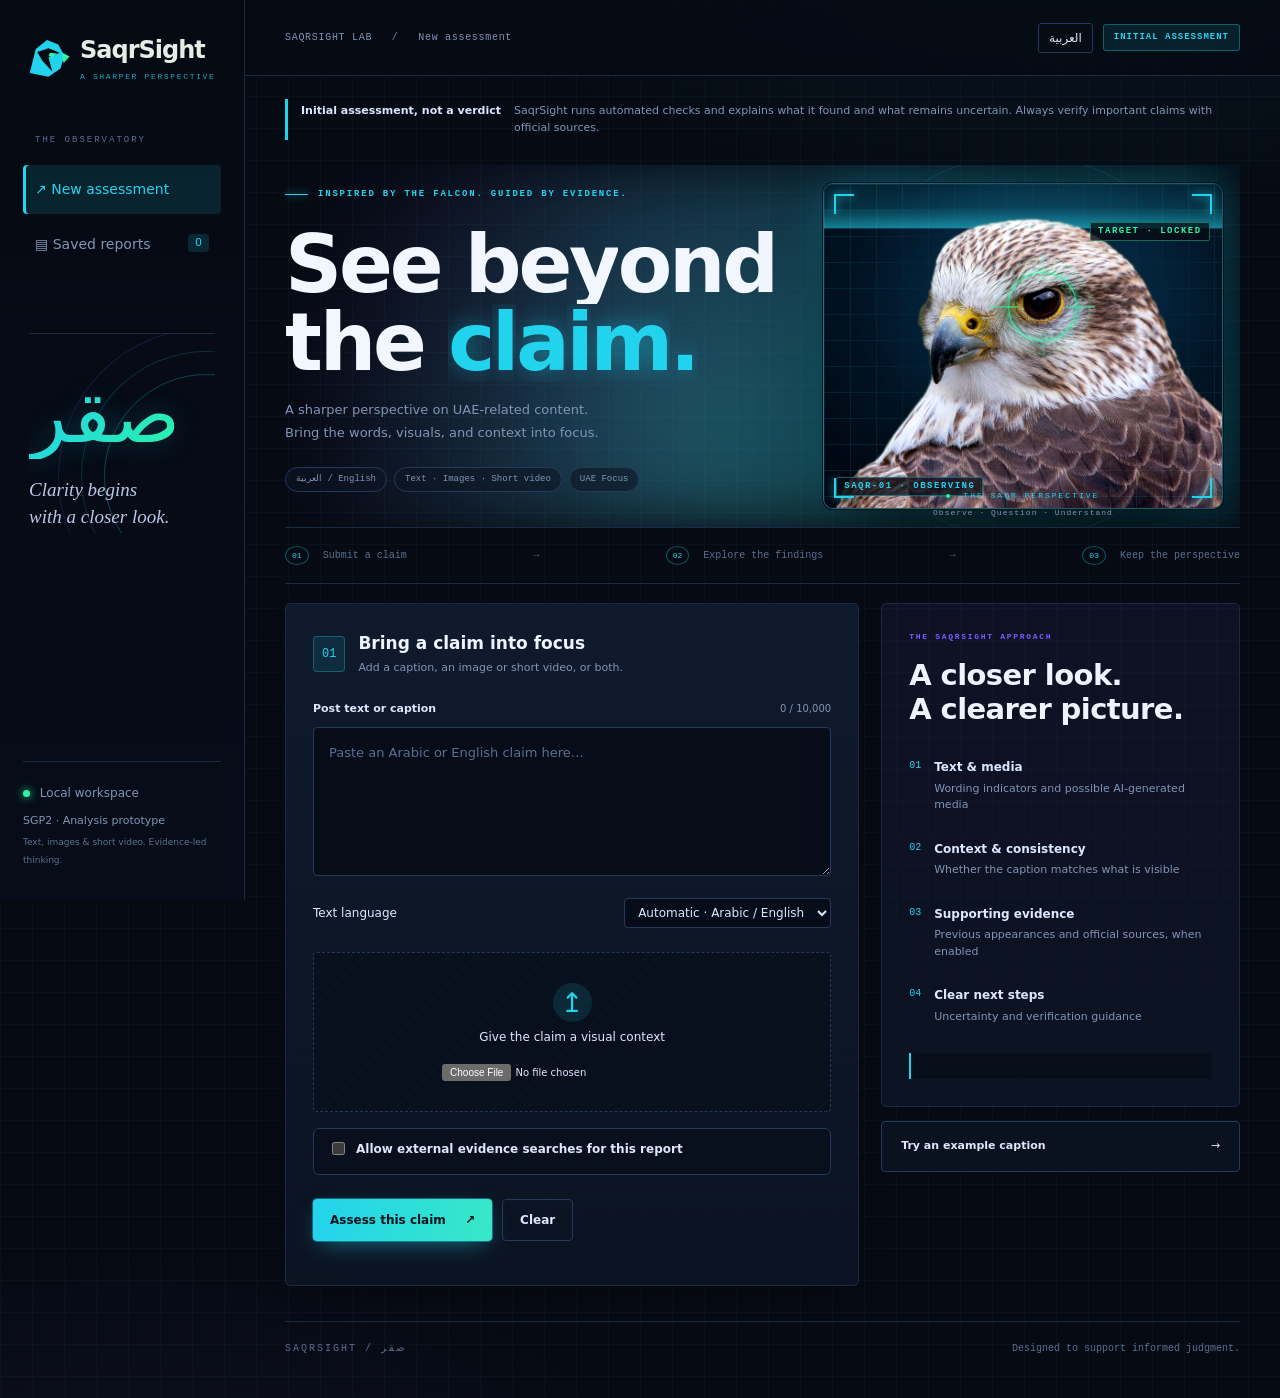
==== static/index.html @ 4f1e1548 "Cyber theme and falcon photo hero with animated HUD Dark navy / cyan / green palette with red-amber-" ====
<!DOCTYPE html>
<html lang="en" dir="ltr">
<head>
<meta charset="utf-8">
<meta name="viewport" content="width=device-width,initial-scale=1">
<title>SaqrSight | A sharper view of the truth</title>
<link rel="icon" type="image/svg+xml" href="/static/mark.svg">
<link rel="stylesheet" href="/static/style.css">
<link rel="stylesheet" href="/static/report.css">
<link rel="stylesheet" href="/static/vendor/lenis.css">
<link rel="stylesheet" href="/static/motion.css">
<link rel="stylesheet" href="/static/theme-cyber.css">
</head>
<body>
<aside class="sidebar">
  <a class="brand" href="/"><img src="/static/mark.svg" class="brand-mark" alt="SaqrSight falcon logo"><span>SaqrSight<small data-i18n="tagline">A SHARPER PERSPECTIVE</small></span></a>
  <div class="workspace" data-i18n="workspace">THE OBSERVATORY</div>
  <nav>
    <button class="nav active" id="newnav"><span class="ico">↗</span> <b data-i18n="navNew">New assessment</b></button>
    <button class="nav" id="historynav"><span class="ico">▤</span> <b data-i18n="navHistory">Saved reports</b> <span id="count">0</span></button>
  </nav>
  <div class="sidebar-art" aria-hidden="true"><span>صقر</span><p data-i18n-html="sideQuote">Clarity begins<br>with a closer look.</p><div class="orbit"></div></div>
  <div class="sidebar-bottom"><span class="dot"></span> <span data-i18n="localWorkspace">Local workspace</span><p data-i18n="milestone">SGP2 · Analysis prototype</p><small data-i18n="sideScope">Text, images & short video. Evidence-led thinking.</small></div>
</aside>
<main>
<header>
  <span class="header-path">SAQRSIGHT LAB <b>/</b> <span id="breadcrumb"></span></span>
  <span class="header-tools">
    <button class="langtoggle" id="uilang" type="button" aria-label="Switch interface language">العربية</button>
    <span class="pill" data-i18n="modePill">INITIAL ASSESSMENT</span>
  </span>
</header>
<div class="content">
<div class="notice"><strong data-i18n="noticeTitle">Initial assessment, not a verdict</strong><span data-i18n="noticeBody">SaqrSight runs automated checks and explains what it found and what remains uncertain. Always verify important claims with official sources.</span></div>

<section id="compose">
  <div class="hero">
    <div class="hero-copy">
      <div class="eyebrow"><span class="tiny-line"></span> <span data-i18n="heroEyebrow">INSPIRED BY THE FALCON. GUIDED BY EVIDENCE.</span></div>
      <h1 data-i18n-html="heroTitle">See beyond<br>the <em>claim.</em></h1>
      <p class="intro" data-i18n-html="heroIntro">A sharper perspective on UAE-related content.<br>Bring the words, visuals, and context into focus.</p>
      <div class="hero-tags"><span>العربية / English</span><span data-i18n="tagMedia">Text · Images · Short video</span><span data-i18n="tagUae">UAE Focus</span></div>
    </div>
    <div class="falcon-scene">
      <div class="radar-ring ring-one"></div><div class="radar-ring ring-two"></div><div class="radar-ring ring-three"></div>
      <span class="scene-cross c1">+</span><span class="scene-cross c2">+</span>
      <figure class="falcon-frame">
        <img src="/static/falcon-photo.jpg" alt="A falcon's head in close-up, the SaqrSight symbol of a closer look" width="900" height="734">
        <span class="hud-grid" aria-hidden="true"></span>
        <span class="hud-scan" aria-hidden="true"></span>
        <span class="hud-corner tl" aria-hidden="true"></span><span class="hud-corner tr" aria-hidden="true"></span>
        <span class="hud-corner bl" aria-hidden="true"></span><span class="hud-corner br" aria-hidden="true"></span>
        <span class="hud-reticle" aria-hidden="true"><i></i></span>
        <span class="hud-tag hud-tag-a" aria-hidden="true">TARGET · LOCKED</span>
        <span class="hud-tag hud-tag-b" aria-hidden="true">SAQR-01 · OBSERVING</span>
      </figure>
      <div class="scene-label"><span class="dot"></span> THE SAQR PERSPECTIVE <small>Observe · Question · Understand</small></div>
      <span class="scene-arabic" aria-hidden="true">صقر</span>
    </div>
  </div>
  <div class="workflow-strip"><span><b>01</b> <i data-i18n="flow1">Submit a claim</i></span><i>→</i><span><b>02</b> <i data-i18n="flow2">Explore the findings</i></span><i>→</i><span><b>03</b> <i data-i18n="flow3">Keep the perspective</i></span></div>
  <div class="grid">
    <form id="form" class="card" novalidate>
      <div class="card-title"><span class="step">01</span><div><h2 data-i18n="formTitle">Bring a claim into focus</h2><p data-i18n="formSub">Add a caption, an image or short video, or both.</p></div></div>
      <div class="label-row"><label for="caption" data-i18n="captionLabel">Post text or caption</label><span id="chars"></span></div>
      <textarea id="caption" rows="6" dir="auto" data-i18n-placeholder="captionPh" placeholder="Paste an Arabic or English claim here…"></textarea>
      <div class="language"><label for="language" data-i18n="langLabel">Text language</label>
        <select id="language">
          <option value="auto" data-i18n="langAuto">Automatic · Arabic / English</option>
          <option value="ar" data-i18n="langAr">Arabic</option>
          <option value="en" data-i18n="langEn">English</option>
          <option value="mixed" data-i18n="langMixed">Mixed Arabic and English</option>
        </select>
      </div>
      <p class="detected" id="detected" hidden></p>
      <label class="upload" id="drop" for="media">
        <span class="upload-icon">↥</span>
        <strong data-i18n="uploadTitle">Give the claim a visual context</strong>
        <span id="limits"></span>
        <input id="media" type="file" accept="image/jpeg,image/png,image/webp,video/mp4,video/quicktime,video/webm">
      </label>
      <div id="preview" hidden><img id="previewimg" alt=""><video id="previewvid" muted playsinline hidden></video><div><strong id="filename"></strong><small id="filesize"></small><button type="button" id="remove" data-i18n="remove">Remove file</button></div></div>
      <fieldset class="consent" id="consentbox">
        <label><input type="checkbox" id="consent"> <span data-i18n="consentLabel">Allow external evidence searches for this report</span></label>
        <p id="consentdetail"></p>
      </fieldset>
      <div id="error" role="alert" hidden></div>
      <div class="actions">
        <button class="primary" type="submit" id="analyze"><b data-i18n="analyze">Assess this claim</b> <span>↗</span></button>
        <button type="button" class="secondary" id="clear" data-i18n="clear">Clear</button>
      </div>
      <p class="privacy" id="privacy"></p>
    </form>
    <aside class="guide">
      <div class="card">
        <div class="eyebrow" data-i18n="approach">THE SAQRSIGHT APPROACH</div>
        <h2 data-i18n-html="approachTitle">A closer look.<br>A clearer picture.</h2>
        <ol>
          <li><span>01</span><div><strong data-i18n="g1">Text & media</strong><p data-i18n="g1d">Wording indicators and possible AI-generated media</p></div></li>
          <li><span>02</span><div><strong data-i18n="g2">Context & consistency</strong><p data-i18n="g2d">Whether the caption matches what is visible</p></div></li>
          <li><span>03</span><div><strong data-i18n="g3">Supporting evidence</strong><p data-i18n="g3d">Previous appearances and official sources, when enabled</p></div></li>
          <li><span>04</span><div><strong data-i18n="g4">Clear next steps</strong><p data-i18n="g4d">Uncertainty and verification guidance</p></div></li>
        </ol>
        <div class="guide-note" id="checkstatus"></div>
      </div>
      <button class="example" id="example" type="button"><b data-i18n="example">Try an example caption</b> <span>→</span></button>
    </aside>
  </div>
</section>

<section id="results" hidden>
  <div class="eyebrow" data-i18n="reportEyebrow">ASSESSMENT REPORT</div>
  <h1 data-i18n-html="reportTitle">Your claim.<br>A clearer perspective.</h1>
  <p class="intro"><span data-i18n="savedLocally">Saved locally</span> · <span id="reportdate"></span></p>
  <div class="report-toolbar">
    <button class="primary" id="downloadhtml" data-i18n="dlHtml">↓ Download HTML report</button>
    <button class="secondary" id="downloadjson" data-i18n="dlJson">Download JSON</button>
    <button class="secondary" id="another" data-i18n="another">↗ New assessment</button>
    <button class="danger" id="delete" data-i18n="delete">Delete report</button>
  </div>
  <div class="report-banner" id="banner"></div>
  <div class="checks card" id="checks"></div>
  <div class="card submitted"><h2 data-i18n="submitted">Submitted content</h2><p id="resultcaption" dir="auto"></p><div id="resultmedia" class="framestrip"></div><small id="reportid"></small></div>
  <div class="resultgrid" id="sections"></div>
</section>

<section id="history" hidden>
  <div class="eyebrow" data-i18n="historyEyebrow">YOUR WORKSPACE</div>
  <h1 data-i18n="historyTitle">Your observation archive.</h1>
  <p class="intro" id="historyintro"></p>
  <div id="historylist"></div>
</section>

<footer><span>SAQRSIGHT / صقر</span><span data-i18n="footer">Designed to support informed judgment.</span></footer>
</div>
</main>
<!-- Motion: GSAP 3.13.0 (+ScrollTrigger, SplitText) and Lenis 1.3.4, vendored locally so the app works offline -->
<script src="/static/vendor/gsap.min.js"></script>
<script src="/static/vendor/ScrollTrigger.min.js"></script>
<script src="/static/vendor/SplitText.min.js"></script>
<script src="/static/vendor/lenis.min.js"></script>
<script src="/static/motion.js"></script>
<script src="/static/i18n.js"></script>
<script src="/static/app.js"></script>
</body>
</html>
---- static/style.css ----
:root{--ink:#153f39;--muted:#6c7d78;--line:#e1e7e1;--green:#174d42;--cream:#f5f6f1}*{box-sizing:border-box}body{margin:0;font:15px/1.5 system-ui,-apple-system,BlinkMacSystemFont,'Segoe UI',sans-serif;background:var(--cream);color:var(--ink)}button,input,select,textarea{font:inherit}button,a,input,select,textarea{outline-offset:4px}button{cursor:pointer}button:disabled{opacity:.6;cursor:wait}[hidden]{display:none!important}.sidebar{width:248px;background:#102f2b;color:#e5eee6;position:fixed;inset:0 auto 0 0;padding:36px 22px;display:flex;flex-direction:column}.brand{color:inherit;text-decoration:none;display:flex;gap:10px;font-size:28px;align-items:center}.brand span{font-size:23px;font-weight:650;letter-spacing:-1px}.brand small{display:block;font-size:9px;letter-spacing:2px;font-weight:400;color:#aac0af;margin-top:3px}.workspace{font-size:10px;letter-spacing:1.5px;color:#89a89a;margin:56px 12px 17px}.nav{width:100%;text-align:left;background:transparent;border:0;border-radius:7px;padding:13px 12px;margin-bottom:6px;color:#b8cfc2;font-size:14px}.nav.active{background:#29483e;color:#f0e5bf}.nav span{float:right;font-size:11px;background:#3e5b4e;padding:1px 7px;border-radius:4px}.sidebar-bottom{margin-top:auto;font-size:12px;color:#bdcec0}.sidebar-bottom p{font-size:11px;margin-bottom:3px}.sidebar-bottom small{font-size:10px;color:#86a295}.dot{display:inline-block;width:7px;height:7px;border-radius:50%;background:#b0caa3;margin-right:6px}main{margin-left:248px}header{height:78px;border-bottom:1px solid var(--line);padding:0 44px;display:flex;align-items:center;justify-content:space-between;font-size:12px;color:var(--muted)}header b{margin:0 13px;color:#a3b1a8}.pill{border:1px solid #d9cda4;background:#f6f0dc;color:#746027;font-size:10px;font-weight:700;letter-spacing:1px;padding:6px 10px;border-radius:4px}.content{max-width:1380px;margin:auto;padding:28px 44px}.notice{display:flex;gap:15px;font-size:12px;padding:13px 17px;background:#eeeede;border:1px solid #dfdfc7;border-radius:5px;margin-bottom:39px;color:#62633d}.notice strong{white-space:nowrap}.eyebrow{font-size:10px;letter-spacing:2px;font-weight:700;color:#7b8b6d}h1{font:500 clamp(28px,3vw,43px)/1.2 Georgia,serif;letter-spacing:-1px;margin:10px 0}h2{font-size:17px;font-weight:600;margin:0}.intro{color:var(--muted);margin:12px 0 31px;font-size:14px}.grid{display:grid;grid-template-columns:minmax(0,1.65fr) minmax(250px,1fr);gap:25px;align-items:start}.card{background:#fff;border:1px solid var(--line);border-radius:9px;padding:28px}.card-title{display:flex;gap:13px;align-items:center;margin-bottom:28px}.card-title p{margin:3px 0 0;color:var(--muted);font-size:12px}.step{border:1px solid #d9e2d6;color:#859575;border-radius:50%;padding:7px;font-size:12px}.label-row{display:flex;justify-content:space-between;gap:10px;font-size:12px;margin-bottom:9px}.label-row label{font-weight:600}.label-row span{color:#8a958e;font-size:11px}textarea{resize:vertical;width:100%;border:1px solid #d7dfd6;border-radius:6px;background:#fcfdfb;padding:14px;color:var(--ink);font-size:14px;min-height:135px}textarea::placeholder{color:#95a096}.language{display:flex;align-items:center;justify-content:space-between;margin:16px 0 24px;font-size:12px}.language select{max-width:65%;border:1px solid #dce3d9;border-radius:5px;color:var(--ink);padding:6px 9px;background:white;font-size:12px}.upload{border:1px dashed #b5c5b0;border-radius:7px;min-height:153px;display:flex;align-items:center;justify-content:center;flex-direction:column;background:#fafcf7;cursor:pointer;gap:6px}.upload.drag{background:#e2efdf;border-color:#174d42}.upload strong{font-size:13px;font-weight:500}.upload>span:last-of-type{font-size:11px;color:var(--muted)}.upload-icon{border:1px solid #d9e2d1;border-radius:6px;font-size:21px;width:35px;text-align:center;background:white}.upload input{width:100%;max-width:260px;font-size:11px;margin-top:6px}#preview{display:flex;gap:13px;padding:12px;margin-top:13px;background:#f3f6ef;border-radius:6px}#preview img{width:72px;height:62px;object-fit:cover;border-radius:4px}#preview strong{font-size:12px;word-break:break-all}#preview small{display:block;font-size:11px;color:var(--muted)}#remove{border:0;background:none;color:#a44e36;font-size:11px;padding:0}.actions{display:flex;gap:10px;margin-top:24px}.primary,.secondary,.danger{border-radius:5px;padding:11px 17px;font-size:12px;font-weight:600;border:1px solid transparent}.primary{background:var(--green);color:white}.primary:hover{background:#246653}.primary span{padding-left:15px}.secondary{background:white;border-color:#d8e0d5;color:var(--ink)}.danger{background:#fff4ef;color:#9d4530;border-color:#ecd6cb}.privacy{font-size:10px;line-height:1.7;color:#8a948b;margin:17px 0 0}.guide h2{font-family:Georgia,serif;font-size:23px;font-weight:400;margin-top:10px}.guide ol{list-style:none;padding:0;margin:25px 0}.guide li{display:flex;gap:13px;margin-bottom:20px}.guide li>span{font-size:11px;color:#99a584;margin-top:3px}.guide strong{font-size:12px;font-weight:600}.guide li p{font-size:11px;color:var(--muted);margin:3px 0}.guide-note{background:#f5f6ee;border-radius:5px;padding:13px;font-size:11px;color:#6a765e;line-height:1.7}.example{padding:16px 19px;border:1px solid var(--line);border-radius:6px;background:transparent;color:var(--ink);width:100%;text-align:left;font-size:12px;margin-top:14px}.example span{float:right}.scope{font-size:10px;color:#909c8c;line-height:2;padding:3px 18px;letter-spacing:1px}.scope strong{letter-spacing:0;color:#63775d;font-size:12px;font-weight:500}footer{display:flex;justify-content:space-between;border-top:1px solid var(--line);margin-top:46px;padding:19px 0;color:#9aa48f;font-size:10px}footer span:first-child{letter-spacing:2px}.report-toolbar{display:flex;gap:10px;flex-wrap:wrap;margin-bottom:22px}.report-banner{padding:26px;background:#e9efdf;border:1px solid #d5dfc7;border-radius:8px;margin-bottom:18px}.report-banner h2{margin-top:16px}.report-banner p{font-size:13px;color:#5e7154}.submitted{margin-bottom:18px}.submitted p{white-space:pre-wrap;overflow-wrap:anywhere}.submitted img{max-height:220px;max-width:100%;display:block;border-radius:6px;margin-bottom:15px}.submitted small{font-size:10px;color:var(--muted)}.resultgrid{display:grid;grid-template-columns:1fr 1fr;gap:14px}.resultgrid .card{padding:21px}.resultgrid h2{font-size:14px}.resultgrid p{font-size:12px;color:var(--muted)}#error{background:#fff0e8;color:#97462e;padding:12px;border-radius:4px;margin-top:15px;font-size:13px}.historyitem{display:flex;align-items:center;gap:15px;margin-bottom:12px}.historyitem div{flex:1;min-width:0}.historyitem p{overflow:hidden;text-overflow:ellipsis;white-space:nowrap;margin:6px 0;font-size:14px}.historyitem small{color:var(--muted);font-size:11px}.empty{text-align:center;padding:60px 20px;color:var(--muted)}@media(max-width:1050px){.sidebar{width:210px;padding:28px 17px}main{margin-left:210px}.content{padding:25px}.grid{grid-template-columns:1fr}.guide{display:none}header{padding:0 25px}.notice{flex-direction:column;gap:4px}}@media(max-width:650px){.sidebar{position:static;width:100%;padding:17px 20px}.brand small,.workspace,.sidebar-bottom{display:none}.sidebar nav{display:flex;margin-top:12px;gap:8px}.nav{margin:0;font-size:12px}.brand span{font-size:22px}main{margin:0}header{height:55px;padding:0 20px}.content{padding:20px}.notice{margin-bottom:27px}.card{padding:20px}.resultgrid{grid-template-columns:1fr}.actions{flex-direction:column}.report-toolbar button{flex:1}.historyitem{flex-wrap:wrap}footer{gap:15px}h1{font-size:32px}}
/* Falcon identity — desert parchment, forest ink, copper highlights */
:root{--ink:#183b34;--muted:#788075;--line:#deded0;--green:#254d3d;--cream:#f7f4eb}body{background:var(--cream)}.sidebar{background:#183b34;width:245px;padding:32px 23px}.brand{gap:9px}.brand-mark{width:48px;height:48px;flex-shrink:0}.brand span{font-size:24px;letter-spacing:-1px}.brand small{font-size:8px;letter-spacing:1.65px;color:#c1c8ac}.workspace{margin-top:51px;color:#8fa795;font-size:9px;letter-spacing:2px}.nav{color:#c4cdbb;border-radius:4px;padding:14px 12px}.nav.active{background:#daceab;color:#193b32}.nav.active:hover{background:#e3d8b9}.nav:not(.active):hover{background:#294c3d}.nav span{background:#345344}.sidebar-art{position:relative;overflow:hidden;margin:58px 6px 20px;border-top:1px solid #47614c;padding-top:23px;min-height:200px}.sidebar-art>span{font-family:Georgia,serif;font-size:79px;color:#beaa79;position:relative;z-index:1}.sidebar-art p{font:italic 19px/1.4 Georgia,serif;color:#d9dbc6;position:relative;z-index:1;margin:2px 0}.orbit{position:absolute;top:40px;right:-94px;border:1px solid #43614a;width:205px;height:205px;border-radius:50%;box-shadow:0 0 0 22px #183b34,0 0 0 23px #365540,0 0 0 45px #183b34,0 0 0 46px #2b4a3b}.sidebar-bottom{color:#b8c6b0;border-top:1px solid #365442;padding-top:22px}.sidebar-bottom p{color:#a6b99e}.sidebar-bottom small{font-size:9px}main{margin-left:245px}header{height:76px;background:#faf8f1;padding:0 40px;letter-spacing:.7px}.header-path{font-size:10px}.pill{background:#f1dfbb;border-color:#d7bd89;color:#755326;border-radius:3px;font-size:9px}.content{padding:23px 40px;max-width:1480px}.notice{background:transparent;border:0;border-left:3px solid #b69b66;border-radius:0;padding:4px 13px;margin-bottom:25px;font-size:11px;color:#7a7869;gap:13px}.notice strong{color:#6c674e}.hero{display:grid;grid-template-columns:1.2fr 1fr;position:relative;min-height:330px;overflow:hidden;border-bottom:1px solid var(--line);margin-bottom:0}.hero-copy{padding:23px 0 35px;z-index:2}.hero .eyebrow{color:#877b60;font-size:9px;letter-spacing:1.8px;display:flex;align-items:center;gap:10px}.tiny-line{display:inline-block;background:#ab8754;width:23px;height:1px}.hero h1{font:500 clamp(52px,6.2vw,84px)/.98 Georgia,serif;letter-spacing:-3px;margin:24px 0 17px}.hero h1 em{color:#a27643;font-weight:400}.hero .intro{font-size:13px;line-height:1.8;margin:0 0 22px;color:#768075}.hero-tags{display:flex;gap:7px;flex-wrap:wrap}.hero-tags span{font-size:9px;border:1px solid #d8d7c5;color:#687661;padding:5px 10px;border-radius:20px}.falcon-scene{position:relative;min-width:0;display:flex;align-items:center;justify-content:center;background:radial-gradient(ellipse at center,#e9e2cb80,transparent 70%);isolation:isolate}.falcon-scene>img{width:330px;max-width:95%;z-index:2;position:relative;filter:drop-shadow(0 18px 15px #584a2420);transform:translateY(-5px)}.radar-ring{position:absolute;border:1px solid #d7d8c5;border-radius:50%;z-index:-1}.ring-one{width:220px;height:220px}.ring-two{width:300px;height:300px;border-style:dashed}.ring-three{width:385px;height:385px;opacity:.65}.scene-cross{position:absolute;color:#ad9c77;font-size:21px;font-weight:200}.c1{top:40px;left:10%}.c2{bottom:77px;right:7%}.scene-arabic{position:absolute;top:33px;right:7%;font-size:34px;color:#a08c613d}.scene-label{position:absolute;bottom:8px;left:50%;transform:translateX(-50%);white-space:nowrap;font-size:8px;letter-spacing:2px;color:#8b7850;text-align:center;z-index:3}.scene-label .dot{width:4px;height:4px;background:#b59056}.scene-label small{display:block;color:#8b927e;font-size:8px;letter-spacing:1px;margin-top:5px}.workflow-strip{display:flex;align-items:center;justify-content:space-between;padding:20px 0;margin-bottom:19px;gap:14px;border-bottom:1px solid var(--line);font-size:10px;color:#6b7667}.workflow-strip b{font-weight:500;color:#9f8151;border:1px solid #d8d3bd;padding:4px 6px;border-radius:50%;margin-right:8px;font-size:8px}.workflow-strip i{font-style:normal;color:#b8b8a2}.grid{gap:22px;grid-template-columns:minmax(0,1.6fr) minmax(255px,1fr)}.card{border-radius:5px;background:#fffefa;border-color:#deded1;box-shadow:0 4px 18px #283c2214;padding:27px}.card-title{margin-bottom:25px}.step{border-radius:4px;background:#f1efe1;border-color:#e0dcc8;color:#967b4c;padding:8px}.card-title h2{font-size:17px}.card-title p{font-size:11px}.label-row label{font-size:11px}.label-row span{font-size:10px}textarea{background:#faf9f2;border-color:#deded0;border-radius:4px;font-size:13px;padding:15px}textarea:focus{outline:2px solid #acba9b;outline-offset:2px}.language select{background:#faf9f3;border-radius:4px}.upload{background:repeating-linear-gradient(-45deg,#fbfaf4,#fbfaf4 9px,#f9f8f1 9px,#f9f8f1 10px);border-color:#c1bfa6;border-radius:4px;min-height:160px}.upload:hover{border-color:#8f9f7d;background:#f0f1e5}.upload-icon{background:#eee9d8;color:#8e7447;border-radius:50%;border:0;width:39px;height:39px;font-size:27px}.upload strong{font-size:12px}.upload input{font-size:10px}.primary{background:#214936;border-radius:4px}.secondary{border-radius:4px;background:#fffefa}.primary:hover{background:#3c624a}.guide .card{background:#eeecdf;border-color:#dedbc8;box-shadow:none}.guide .eyebrow{font-size:8px;color:#8c805b;letter-spacing:1.7px}.guide h2{font-size:29px;line-height:1.17;margin-top:16px;color:#344e3a}.guide li>span{color:#a18b59;font-size:10px}.guide li strong{font-size:12px}.guide li p{font-size:11px}.guide ol{margin-top:28px}.guide-note{background:#e4e2d0;color:#747656;font-size:10px;border-left:2px solid #b59c63;border-radius:0}.example{border-color:#d9d5bf;border-radius:4px;font-size:11px;background:#efecdd}.example:hover{background:#e5e2d0}.scope{font-size:9px;letter-spacing:1.5px}.scope strong{font-size:11px}.report-banner{background:#eeead8;border-color:#d9d0b3;border-radius:5px}.resultgrid .card{box-shadow:none;border-top:2px solid #bcaa7d}.report-toolbar{margin-top:25px}.historyitem{border-left:3px solid #ac9567}.historyitem:hover{background:#fbf8ec}.privacy{color:#7c8576}footer{margin-top:35px;color:#8e927d}.intro{font-size:13px}.content>section:not(#compose)>h1{font-family:Georgia,serif;font-size:45px;margin-top:16px;line-height:1.05}.notice+section:not(#compose){padding-top:15px}button{transition:background .18s,box-shadow .18s}button:focus-visible{outline:2px solid #a1874f;outline-offset:4px}@media(min-width:1500px){.hero{min-height:365px}.falcon-scene>img{width:370px}.hero-copy{padding-top:30px}.hero h1{font-size:88px}}@media(max-width:1100px){.sidebar{width:210px;padding:28px 17px}.brand-mark{width:40px}.brand span{font-size:22px}main{margin-left:210px}.content{padding:22px 27px}.hero{grid-template-columns:1.25fr 1fr}.hero h1{font-size:66px}.hero .eyebrow{font-size:8px;letter-spacing:1px}.falcon-scene>img{width:275px}.ring-three{width:300px;height:300px}.grid{grid-template-columns:1fr}.guide{display:block;display:grid;grid-template-columns:1fr 1fr;gap:14px}.guide>.card{grid-row:span 2}.guide .example{align-self:start;margin:0}.guide .scope{align-self:start}.guide h2{font-size:25px}.guide li{margin-bottom:12px}.guide ol{margin:17px 0}.scene-label{font-size:7px;letter-spacing:1px}.notice{flex-direction:column;gap:3px}}@media(max-width:720px){.sidebar{position:static;width:100%;padding:15px 20px}.sidebar-art,.workspace,.sidebar-bottom,.brand small{display:none}.sidebar nav{display:flex;margin-top:14px;gap:8px}.nav{font-size:12px;margin:0}.brand span{font-size:24px}.brand-mark{width:37px;height:37px}main{margin:0}header{padding:0 20px;height:52px}.content{padding:20px}.hero{min-height:285px;grid-template-columns:1.3fr 1fr}.hero-copy{padding-top:8px}.hero h1{font-size:57px;letter-spacing:-2px}.hero .eyebrow{font-size:7px;letter-spacing:1px;max-width:200px}.hero .tiny-line{display:none}.hero .intro{font-size:11px}.hero-tags span{font-size:8px;padding:4px 6px}.falcon-scene>img{width:220px;max-width:125%;transform:translate(0,-4px)}.ring-one{width:130px;height:130px}.ring-two{width:180px;height:180px}.ring-three{width:230px;height:230px}.scene-label{font-size:6px;bottom:31px;letter-spacing:.6px}.scene-label small{font-size:6px;letter-spacing:0}.scene-arabic{font-size:27px;top:20px}.c1{left:0;top:38px}.c2{right:0;bottom:75px}.workflow-strip{font-size:9px;gap:5px;padding:17px 0}.workflow-strip b{display:block;border:0;margin:0 0 4px;padding:0;font-size:9px}.workflow-strip i{font-size:12px}.card{padding:20px}.guide{display:block}.guide>.card{margin-bottom:14px}.guide .example{margin-bottom:14px}.resultgrid{grid-template-columns:1fr}.content>section:not(#compose)>h1{font-size:34px}.notice{font-size:10px;margin-bottom:24px}.actions{flex-direction:column}}@media(prefers-reduced-motion:reduce){*{transition:none!important;scroll-behavior:auto!important}}
---- static/report.css ----
/* SGP2 additions: report states, check statuses, sources, consent, RTL. Builds on style.css tokens. */
.header-tools{display:flex;gap:10px;align-items:center}
.langtoggle{border:1px solid #d7bd89;background:#fff;color:var(--ink);border-radius:3px;padding:5px 10px;font-size:12px}
.detected{font-size:11px;color:var(--muted);margin:-14px 0 18px}
.consent{border:1px solid var(--line);border-radius:6px;margin:16px 0 0;padding:10px 14px;font-size:12px}
.consent label{display:flex;gap:8px;align-items:center;font-weight:600}
.consent p{margin:6px 0 0;color:var(--muted);font-size:11px;line-height:1.6}
#preview video{width:96px;height:62px;object-fit:cover;border-radius:4px;background:#000}
.checklist{list-style:none;padding:0;margin:8px 0 0;display:grid;gap:6px}
.checklist li{display:flex;justify-content:space-between;gap:10px;font-size:12px;padding:6px 10px;border-radius:4px;background:#f3f4ec}
.checklist em{font-style:normal;font-weight:600;font-size:11px}
.checklist .on em,.checklist .completed em{color:#2f6b47}
.checklist .off em,.checklist .not_configured em{color:#8a7440}
.checklist .failed em{color:#a1452f}
.checklist .not_applicable em{color:#8a948b}
.checklist .pending em{color:#5c6e8a}
.checks{margin-bottom:18px;padding:20px}
.checks .checklist{grid-template-columns:repeat(auto-fit,minmax(220px,1fr))}
.report-banner .pill{display:inline-block}
.report-banner h2{font:500 20px/1.4 Georgia,serif;margin-top:14px}
.report-banner.potentially_misleading{background:#fbeee6;border-color:#e7c7b5}
.report-banner.apparently_consistent{background:#e6f0e3;border-color:#c5d9bf}
.report-banner.insufficient_evidence{background:#f4f0e2;border-color:#e0d6b6}
.report-banner.processing{background:#eef1f4;border-color:#d6dde4}
.report-banner.sample{background:#fff1d8;border-color:#e2c690}
.priority{display:inline-block;font-weight:700;font-size:12px;padding:3px 10px;border-radius:99px;background:#eceee6;margin:4px 0}
.priority.high{background:#f6d9cf;color:#8f3a24}.priority.medium{background:#f3e6c3;color:#6e5317}.priority.low{background:#dfeadb;color:#2f5b3a}
.section .section-top{display:flex;justify-content:space-between;gap:12px;align-items:flex-start}
.status-chip{font-size:10px;font-weight:700;letter-spacing:.5px;padding:3px 8px;border-radius:99px;background:#eef1ea;white-space:nowrap}
.status-chip.failed{background:#fde4e0;color:#a1452f}.status-chip.not_configured{background:#f2ecd9;color:#7c6324}
.status-chip.pending{background:#e6ebf2;color:#4c5d78}.status-chip.not_applicable{color:#8a948b}
.resultgrid .wide{grid-column:1/-1}
.resultgrid .summary{color:var(--ink)}
.resultgrid ul{font-size:12px;padding-inline-start:18px;color:var(--ink)}
.finding{border-top:1px solid var(--line);padding-top:8px;margin-top:8px}
.finding p{margin:4px 0}
.excerpts q{background:#fff3cf;color:#4f3d0f;padding:1px 5px;border-radius:3px;quotes:none;font-size:12px;line-height:2}
.frames{display:flex;flex-wrap:wrap;gap:6px}
.chip{font-size:11px;background:#eef1ea;border-radius:3px;padding:2px 7px}
.source{font-size:12px;border-inline-start:3px solid #c9b88a;padding:4px 10px;margin:6px 0}
.source a{color:var(--green);font-weight:600;word-break:break-word}
.source small{display:block;color:var(--muted)}
.source q{display:block;font-style:italic;color:#555;margin-top:3px}
.limits{font-size:11px;color:var(--muted);margin-top:10px}
.limits summary{cursor:pointer}
.framestrip{display:flex;flex-wrap:wrap;gap:10px;margin:8px 0}
.framestrip figure{margin:0}
.framestrip img{max-height:200px;max-width:100%;border-radius:6px;display:block}
.framestrip figcaption,.framestrip .note{font-size:11px;color:var(--muted)}
.framestrip .note{flex-basis:100%;margin:0}
.guide-note ul{margin-top:8px}
/* Right-to-left layout for the Arabic interface */
html[dir=rtl] .sidebar{inset:0 0 0 auto}
html[dir=rtl] main{margin-left:0;margin-right:245px}
html[dir=rtl] .nav{text-align:right}
html[dir=rtl] .nav span#count{float:left}
html[dir=rtl] .example{text-align:right}
html[dir=rtl] .example span{float:left}
html[dir=rtl] .primary span{padding-left:0;padding-right:15px}
html[dir=rtl] .notice{border-left:0;border-right:3px solid #b69b66}
html[dir=rtl] .falcon-scene img{transform:scaleX(-1)}
@media(max-width:1050px){html[dir=rtl] main{margin-right:210px}}
@media(max-width:650px){html[dir=rtl] main{margin-right:0}.checks .checklist{grid-template-columns:1fr}}
.nav .ico{float:none;background:none;padding:0;font-size:inherit}
.nav b{font-weight:inherit}
html[dir=rtl] .resultgrid p,html[dir=rtl] .resultgrid li,html[dir=rtl] .report-banner h2,html[dir=rtl] .checklist li span{unicode-bidi:plaintext}
---- static/vendor/lenis.css ----
html.lenis,html.lenis body{height:auto}.lenis:not(.lenis-autoToggle).lenis-stopped{overflow:clip}.lenis.lenis-smooth [data-lenis-prevent]{overscroll-behavior:contain}.lenis.lenis-smooth iframe{pointer-events:none}.lenis.lenis-autoToggle{transition-property:overflow;transition-duration:1ms;transition-behavior:allow-discrete}
---- static/motion.css ----
/* Motion layer styles: aurora background, spotlight cards, scanning overlay, live statuses. */
.hero{position:relative;isolation:isolate}
.aurora{position:absolute;inset:0;width:100%;height:100%;z-index:-1;pointer-events:none;filter:blur(28px) saturate(1.1);opacity:.95}
.hero-copy,.falcon-scene{position:relative;z-index:1}

/* Spotlight that follows the pointer */
.card,.report-banner,.historyitem{position:relative;overflow:hidden}
.card::before,.report-banner::before{content:"";position:absolute;inset:0;pointer-events:none;opacity:0;transition:opacity .35s ease;
  background:radial-gradient(420px circle at var(--mx,50%) var(--my,50%),rgba(34,211,238,.20),rgba(34,211,238,0) 60%)}
.card:hover::before,.report-banner:hover::before{opacity:1}
.card>*,.report-banner>*{position:relative}
.resultgrid .card{transition:transform .35s cubic-bezier(.2,.8,.2,1),box-shadow .35s ease,border-color .35s ease}
.resultgrid .card:hover{transform:translateY(-3px);box-shadow:0 14px 34px -18px rgba(0,0,0,.7);border-color:#24395c}
/* flash when a result arrives (driven by GSAP via --flash) */
.resultgrid .card{box-shadow:0 0 0 calc(var(--flash,0) * 3px) rgba(34,211,238,.55)}

/* Buttons: subtle shine */
.primary{position:relative;overflow:hidden}
.primary::after{content:"";position:absolute;inset:0;transform:translateX(-120%);
  background:linear-gradient(100deg,transparent 30%,rgba(255,255,255,.22) 50%,transparent 70%);transition:transform .7s ease}
.primary:hover::after{transform:translateX(120%)}

/* Live check statuses */
.checklist li.pending{position:relative;overflow:hidden}
.checklist li.pending::after{content:"";position:absolute;inset:0;background:linear-gradient(90deg,transparent,rgba(34,211,238,.12),transparent);
  animation:saqr-shimmer 1.4s linear infinite}
.status-chip.pending{animation:saqr-pulse 1.2s ease-in-out infinite}
@keyframes saqr-shimmer{from{transform:translateX(-100%)}to{transform:translateX(100%)}}
@keyframes saqr-pulse{50%{opacity:.45}}

/* Scanning overlay on the submitted image / frames */
.framestrip figure{position:relative;overflow:hidden;border-radius:6px}
.scan{position:absolute;inset:0;pointer-events:none;border-radius:6px;background:rgba(6,10,18,.18)}
.scan-grid{position:absolute;inset:0;opacity:.25;
  background-image:linear-gradient(rgba(34,211,238,.5) 1px,transparent 1px),linear-gradient(90deg,rgba(34,211,238,.5) 1px,transparent 1px);
  background-size:22px 22px}
.scan-line{position:absolute;left:0;right:0;height:4%;min-height:6px;
  background:linear-gradient(180deg,rgba(34,211,238,0),rgba(34,211,238,.85),rgba(34,211,238,0));box-shadow:0 0 18px rgba(34,211,238,.8)}
.scan-corner{position:absolute;width:16px;height:16px;border:2px solid #22d3ee}
.scan-corner.tl{top:6px;left:6px;border-right:0;border-bottom:0}.scan-corner.tr{top:6px;right:6px;border-left:0;border-bottom:0}
.scan-corner.bl{bottom:6px;left:6px;border-right:0;border-top:0}.scan-corner.br{bottom:6px;right:6px;border-left:0;border-top:0}
.scan-label{position:absolute;left:10px;bottom:10px;font:700 10px/1 system-ui;letter-spacing:2px;color:#cffafe;
  background:rgba(6,10,18,.75);padding:4px 7px;border-radius:3px}

/* SplitText masks should not clip descenders */
.motion h1 [class*="mask"]{padding-bottom:.08em;margin-bottom:-.08em}
.motion h1{will-change:transform}

@media (prefers-reduced-motion: reduce){
  .checklist li.pending::after,.status-chip.pending{animation:none}
  .resultgrid .card,.primary::after,.card::before{transition:none}
}
---- static/theme-cyber.css ----
/* SaqrSight cyber theme: loaded last, overrides the original parchment palette.
   Near-black navy surfaces, electric cyan primary, terminal green for "safe", amber for caution,
   signal red for alerts. Monospace accents for labels and data. */
:root{
  --bg:#060a12;--bg2:#08101c;--panel:#0c1424;--panel2:#101b2f;--line:#1a2a44;--line2:#24395c;
  --ink:#dce8ff;--muted:#8095b6;--dim:#5b6f90;
  --cyan:#22d3ee;--cyan-2:#0ea5c6;--green:#2df5a6;--amber:#fbbf24;--red:#ff4d6d;--violet:#7c5cff;
  --mono:ui-monospace,'SF Mono',SFMono-Regular,Menlo,Consolas,monospace;
  --green-ink:#2df5a6;--cream:var(--bg)
}
html{background:var(--bg);color-scheme:dark}
body{background:
  radial-gradient(1200px 600px at 85% -10%,rgba(34,211,238,.08),transparent 60%),
  radial-gradient(900px 500px at 10% 110%,rgba(124,92,255,.07),transparent 60%),
  linear-gradient(rgba(34,211,238,.035) 1px,transparent 1px) 0 0/32px 32px,
  linear-gradient(90deg,rgba(34,211,238,.035) 1px,transparent 1px) 0 0/32px 32px,
  var(--bg);color:var(--ink)}
::selection{background:rgba(34,211,238,.35);color:#fff}
*{scrollbar-color:var(--line2) var(--bg)}

/* ---- sidebar ---- */
.sidebar{background:linear-gradient(180deg,#050912,#070d18);border-inline-end:1px solid var(--line)}
.brand small{color:var(--cyan);font-family:var(--mono);opacity:.8}
.workspace{color:var(--dim);font-family:var(--mono)}
.nav{color:var(--muted)}
.nav:not(.active):hover{background:rgba(34,211,238,.06);color:var(--ink)}
.nav.active{background:rgba(34,211,238,.12);color:var(--cyan);box-shadow:inset 3px 0 0 var(--cyan)}
html[dir=rtl] .nav.active{box-shadow:inset -3px 0 0 var(--cyan)}
.nav.active:hover{background:rgba(34,211,238,.18)}
.nav span#count{background:rgba(34,211,238,.15);color:var(--cyan)}
.sidebar-art{border-top-color:var(--line)}
.sidebar-art>span{color:transparent;background:linear-gradient(120deg,var(--cyan),var(--green));-webkit-background-clip:text;background-clip:text;
  text-shadow:0 0 30px rgba(34,211,238,.25)}
.sidebar-art p{color:#b9c8e4}
.orbit{border-color:rgba(34,211,238,.25);box-shadow:0 0 0 22px #060b15,0 0 0 23px rgba(34,211,238,.18),0 0 0 45px #060b15,0 0 0 46px rgba(124,92,255,.18)}
.sidebar-bottom{color:var(--muted);border-top-color:var(--line)}
.sidebar-bottom p{color:var(--muted)}.sidebar-bottom small{color:var(--dim)}
.dot{background:var(--green);box-shadow:0 0 8px var(--green)}

/* ---- header / notice ---- */
header{background:rgba(6,10,18,.72);backdrop-filter:blur(10px);-webkit-backdrop-filter:blur(10px);border-bottom-color:var(--line);color:var(--muted);
  position:sticky;top:0;z-index:20}
header b{color:var(--dim)}
.header-path{font-family:var(--mono)}
.pill{background:rgba(34,211,238,.1);border-color:rgba(34,211,238,.35);color:var(--cyan);font-family:var(--mono)}
.langtoggle{background:transparent;border-color:var(--line2);color:var(--ink)}
.langtoggle:hover{border-color:var(--cyan);color:var(--cyan)}
.notice{border-inline-start-color:var(--cyan);color:var(--muted)}
.notice strong{color:var(--ink)}
html[dir=rtl] .notice{border-right-color:var(--cyan)}

/* ---- hero ---- */
.hero{border-bottom-color:var(--line)}
.hero .eyebrow,.eyebrow{color:var(--cyan);font-family:var(--mono)}
.tiny-line{background:var(--cyan);box-shadow:0 0 8px var(--cyan)}
h1,.hero h1,.content>section:not(#compose)>h1{font-family:'Inter',system-ui,-apple-system,'Segoe UI',sans-serif;font-weight:700;letter-spacing:-.04em;color:#f1f6ff}
.hero h1 em,.hero h1 em *{font-style:normal;font-weight:700;color:var(--cyan);text-shadow:0 0 24px rgba(34,211,238,.45)}
.hero .intro,.intro{color:var(--muted)}
.hero-tags span{border-color:var(--line2);color:var(--muted);font-family:var(--mono);background:rgba(12,20,36,.6)}
.falcon-scene{background:radial-gradient(ellipse at center,rgba(34,211,238,.10),transparent 70%)}
.radar-ring{border-color:rgba(34,211,238,.22)}
.ring-two{border-color:rgba(45,245,166,.18)}
.scene-cross{color:var(--cyan);opacity:.6}
.scene-arabic{color:rgba(34,211,238,.18)}
.scene-label{color:var(--cyan);font-family:var(--mono)}
.scene-label small{color:var(--muted)}
.scene-label .dot{background:var(--green)}
.workflow-strip{color:var(--muted);border-bottom-color:var(--line);font-family:var(--mono)}
.workflow-strip b{color:var(--cyan);border-color:rgba(34,211,238,.35)}
.workflow-strip i{color:var(--dim)}

/* falcon photo + HUD */
.falcon-frame{position:relative;margin:0;width:min(400px,92%);aspect-ratio:900/734;border-radius:10px;overflow:hidden;z-index:2;
  border:1px solid rgba(34,211,238,.35);box-shadow:0 0 0 1px rgba(6,10,18,.8),0 30px 60px -20px rgba(0,0,0,.8),0 0 50px -10px rgba(34,211,238,.35)}
.falcon-scene .falcon-frame>img{width:100%;height:100%;object-fit:cover;display:block;max-width:none;transform:scale(1.04);filter:contrast(1.05) saturate(1.05)}
.hud-grid{position:absolute;inset:0;pointer-events:none;opacity:.18;mix-blend-mode:screen;
  background-image:linear-gradient(rgba(34,211,238,.6) 1px,transparent 1px),linear-gradient(90deg,rgba(34,211,238,.6) 1px,transparent 1px);background-size:26px 26px;
  -webkit-mask-image:radial-gradient(ellipse at 55% 40%,transparent 30%,#000 75%);mask-image:radial-gradient(ellipse at 55% 40%,transparent 30%,#000 75%)}
.hud-scan{position:absolute;left:0;right:0;top:0;height:22%;pointer-events:none;
  background:linear-gradient(180deg,transparent,rgba(34,211,238,.16) 70%,rgba(34,211,238,.55) 98%,transparent);mix-blend-mode:screen}
.hud-corner{position:absolute;width:20px;height:20px;border:2px solid var(--cyan);filter:drop-shadow(0 0 4px var(--cyan))}
.hud-corner.tl{top:10px;left:10px;border-right:0;border-bottom:0}.hud-corner.tr{top:10px;right:10px;border-left:0;border-bottom:0}
.hud-corner.bl{bottom:10px;left:10px;border-right:0;border-top:0}.hud-corner.br{bottom:10px;right:10px;border-left:0;border-top:0}
.hud-reticle{position:absolute;left:54.7%;top:37.5%;width:17%;aspect-ratio:1;transform:translate(-50%,-50%);border:1.5px solid var(--green);border-radius:50%;
  box-shadow:0 0 12px rgba(45,245,166,.6),inset 0 0 12px rgba(45,245,166,.3)}
.hud-reticle::before,.hud-reticle::after{content:"";position:absolute;background:var(--green)}
.hud-reticle::before{left:50%;top:-30%;bottom:-30%;width:1px;-webkit-mask:linear-gradient(#000 0 28%,transparent 28% 72%,#000 72%);mask:linear-gradient(#000 0 28%,transparent 28% 72%,#000 72%)}
.hud-reticle::after{top:50%;left:-30%;right:-30%;height:1px;-webkit-mask:linear-gradient(90deg,#000 0 28%,transparent 28% 72%,#000 72%);mask:linear-gradient(90deg,#000 0 28%,transparent 28% 72%,#000 72%)}
.hud-reticle i{position:absolute;inset:-22%;border:1px dashed rgba(45,245,166,.55);border-radius:50%}
.hud-tag{position:absolute;font:600 9px/1 var(--mono);letter-spacing:1.5px;color:var(--green);background:rgba(6,10,18,.75);border:1px solid rgba(45,245,166,.4);
  padding:4px 7px;border-radius:2px;white-space:nowrap}
.hud-tag-a{right:12px;top:38px}
.hud-tag-b{left:12px;bottom:12px;color:var(--cyan);border-color:rgba(34,211,238,.4)}
@media(max-width:720px){.hud-tag{display:none}.falcon-frame{width:100%}}

/* ---- cards and forms ---- */
.card{background:linear-gradient(180deg,rgba(16,27,47,.92),rgba(12,20,36,.92));border-color:var(--line);box-shadow:0 10px 30px -18px rgba(0,0,0,.9);color:var(--ink)}
.card h2,.card-title h2{color:#eef4ff}
.card-title p,.label-row span,.privacy,.resultgrid p,.historyitem small{color:var(--muted)}
.step{background:rgba(34,211,238,.1);border-color:rgba(34,211,238,.3);color:var(--cyan);font-family:var(--mono)}
.label-row label,.language,.consent label{color:var(--ink)}
textarea,.language select{background:#070d18;border-color:var(--line2);color:var(--ink)}
textarea::placeholder{color:var(--dim)}
textarea:focus,.language select:focus{outline:2px solid rgba(34,211,238,.6);outline-offset:1px;border-color:var(--cyan)}
.upload{background:repeating-linear-gradient(-45deg,#08101d,#08101d 9px,#0a1322 9px,#0a1322 10px);border-color:var(--line2);color:var(--ink)}
.upload:hover,.upload.drag{border-color:var(--cyan);background:rgba(34,211,238,.06);box-shadow:inset 0 0 30px rgba(34,211,238,.08)}
.upload-icon{background:rgba(34,211,238,.12);color:var(--cyan)}
.upload>span:last-of-type{color:var(--muted)}
#preview{background:#0a1222;border:1px solid var(--line)}
#remove{color:var(--red)}
.consent{border-color:var(--line2);background:rgba(7,13,24,.6)}
.consent p,.detected{color:var(--muted)}
input[type=checkbox]{accent-color:var(--cyan)}
#error{background:rgba(255,77,109,.1);color:#ffb3c1;border:1px solid rgba(255,77,109,.35)}

/* buttons */
.primary{background:linear-gradient(100deg,var(--cyan),#38e8c6);color:#04121a;border:0;box-shadow:0 0 0 1px rgba(34,211,238,.4),0 8px 24px -8px rgba(34,211,238,.55)}
.primary:hover{background:linear-gradient(100deg,#4fe0f5,#5af0d0);box-shadow:0 0 0 1px rgba(34,211,238,.6),0 10px 30px -6px rgba(34,211,238,.7)}
.secondary{background:transparent;border-color:var(--line2);color:var(--ink)}
.secondary:hover{border-color:var(--cyan);color:var(--cyan)}
.danger{background:rgba(255,77,109,.08);border-color:rgba(255,77,109,.4);color:#ff8fa3}
.danger:hover{background:rgba(255,77,109,.16)}
button:focus-visible{outline:2px solid var(--cyan)}

/* guide */
.guide .card{background:linear-gradient(180deg,rgba(124,92,255,.08),rgba(12,20,36,.9));border-color:var(--line)}
.guide h2{color:#eef4ff;font-family:inherit;font-weight:700;letter-spacing:-.02em}
.guide .eyebrow{color:var(--violet)}
.guide li>span{color:var(--cyan);font-family:var(--mono)}
.guide li p{color:var(--muted)}
.guide-note{background:rgba(7,13,24,.7);color:var(--muted);border-inline-start:2px solid var(--cyan)}
.example{background:rgba(12,20,36,.8);border-color:var(--line2);color:var(--ink)}
.example:hover{background:rgba(34,211,238,.08);border-color:var(--cyan)}
.checklist li{background:rgba(7,13,24,.7);border:1px solid var(--line)}
.checklist .on em,.checklist .completed em{color:var(--green)}
.checklist .off em,.checklist .not_configured em{color:var(--amber)}
.checklist .failed em{color:var(--red)}
.checklist .not_applicable em{color:var(--dim)}
.checklist .pending em{color:var(--cyan)}

/* ---- report ---- */
.report-banner{background:linear-gradient(120deg,rgba(16,27,47,.95),rgba(12,20,36,.95));border-color:var(--line2);color:var(--ink)}
.report-banner h2{font-family:inherit;font-weight:600;color:#f1f6ff}
.report-banner small{color:var(--muted);font-family:var(--mono)}
.report-banner.potentially_misleading{border-color:rgba(255,77,109,.55);box-shadow:inset 4px 0 0 var(--red),0 0 40px -16px rgba(255,77,109,.6)}
.report-banner.potentially_misleading .pill{background:rgba(255,77,109,.14);border-color:rgba(255,77,109,.5);color:#ff8fa3}
.report-banner.apparently_consistent{border-color:rgba(45,245,166,.5);box-shadow:inset 4px 0 0 var(--green),0 0 40px -16px rgba(45,245,166,.5)}
.report-banner.apparently_consistent .pill{background:rgba(45,245,166,.12);border-color:rgba(45,245,166,.45);color:var(--green)}
.report-banner.insufficient_evidence{border-color:rgba(251,191,36,.45);box-shadow:inset 4px 0 0 var(--amber),0 0 40px -18px rgba(251,191,36,.45)}
.report-banner.insufficient_evidence .pill{background:rgba(251,191,36,.12);border-color:rgba(251,191,36,.45);color:var(--amber)}
.report-banner.processing{border-color:rgba(34,211,238,.45);box-shadow:inset 4px 0 0 var(--cyan)}
.report-banner.sample{border-color:rgba(124,92,255,.5);box-shadow:inset 4px 0 0 var(--violet)}
html[dir=rtl] .report-banner{box-shadow:none}
.priority{background:rgba(128,149,182,.15);color:var(--ink);font-family:var(--mono)}
.priority.high{background:rgba(255,77,109,.15);color:#ff8fa3;box-shadow:0 0 0 1px rgba(255,77,109,.35)}
.priority.medium{background:rgba(251,191,36,.13);color:var(--amber);box-shadow:0 0 0 1px rgba(251,191,36,.3)}
.priority.low{background:rgba(45,245,166,.1);color:var(--green);box-shadow:0 0 0 1px rgba(45,245,166,.3)}
.resultgrid .card{border-top:2px solid var(--line2)}
.resultgrid .card.status-completed{border-top-color:var(--cyan)}
.resultgrid .card.status-failed{border-top-color:var(--red)}
.resultgrid .card.status-not_configured{border-top-color:var(--amber)}
.resultgrid .card.status-pending{border-top-color:var(--violet)}
.resultgrid .summary,.resultgrid ul{color:var(--ink)}
.status-chip{background:rgba(34,211,238,.1);color:var(--cyan);font-family:var(--mono)}
.status-chip.completed{background:rgba(45,245,166,.1);color:var(--green)}
.status-chip.failed{background:rgba(255,77,109,.14);color:#ff8fa3}
.status-chip.not_configured{background:rgba(251,191,36,.12);color:var(--amber)}
.status-chip.pending{background:rgba(124,92,255,.16);color:#b6a5ff}
.status-chip.not_applicable{background:rgba(128,149,182,.12);color:var(--dim)}
.finding{border-top-color:var(--line)}
.excerpts q{background:rgba(251,191,36,.12);color:#fde68a;border:1px solid rgba(251,191,36,.3)}
.chip{background:rgba(34,211,238,.1);color:var(--cyan);font-family:var(--mono)}
.source{border-inline-start-color:var(--cyan)}
.source a{color:var(--cyan)}
.source q{color:#b9c8e4}
.limits{color:var(--muted)}
.submitted p{color:var(--ink)}
.submitted small,.framestrip figcaption,.framestrip .note{color:var(--muted)}
.resultgrid .wide.status-completed:first-child{background:linear-gradient(120deg,rgba(34,211,238,.06),rgba(12,20,36,.92))}

/* ---- history / footer ---- */
.historyitem{border-inline-start:3px solid var(--cyan)}
.historyitem:hover{background:rgba(34,211,238,.05)}
.historyitem p{color:var(--ink)}
.empty{color:var(--muted)}
footer{color:var(--dim);border-top-color:var(--line);font-family:var(--mono)}

/* verdict banners: override the per-verdict light backgrounds from report.css */
.report-banner.potentially_misleading{background:linear-gradient(120deg,rgba(255,77,109,.12),rgba(12,20,36,.96) 55%)}
.report-banner.apparently_consistent{background:linear-gradient(120deg,rgba(45,245,166,.10),rgba(12,20,36,.96) 55%)}
.report-banner.insufficient_evidence{background:linear-gradient(120deg,rgba(251,191,36,.10),rgba(12,20,36,.96) 55%)}
.report-banner.processing{background:linear-gradient(120deg,rgba(34,211,238,.10),rgba(12,20,36,.96) 55%)}
.report-banner.sample{background:linear-gradient(120deg,rgba(124,92,255,.12),rgba(12,20,36,.96) 55%)}
.report-banner p{color:var(--muted)}
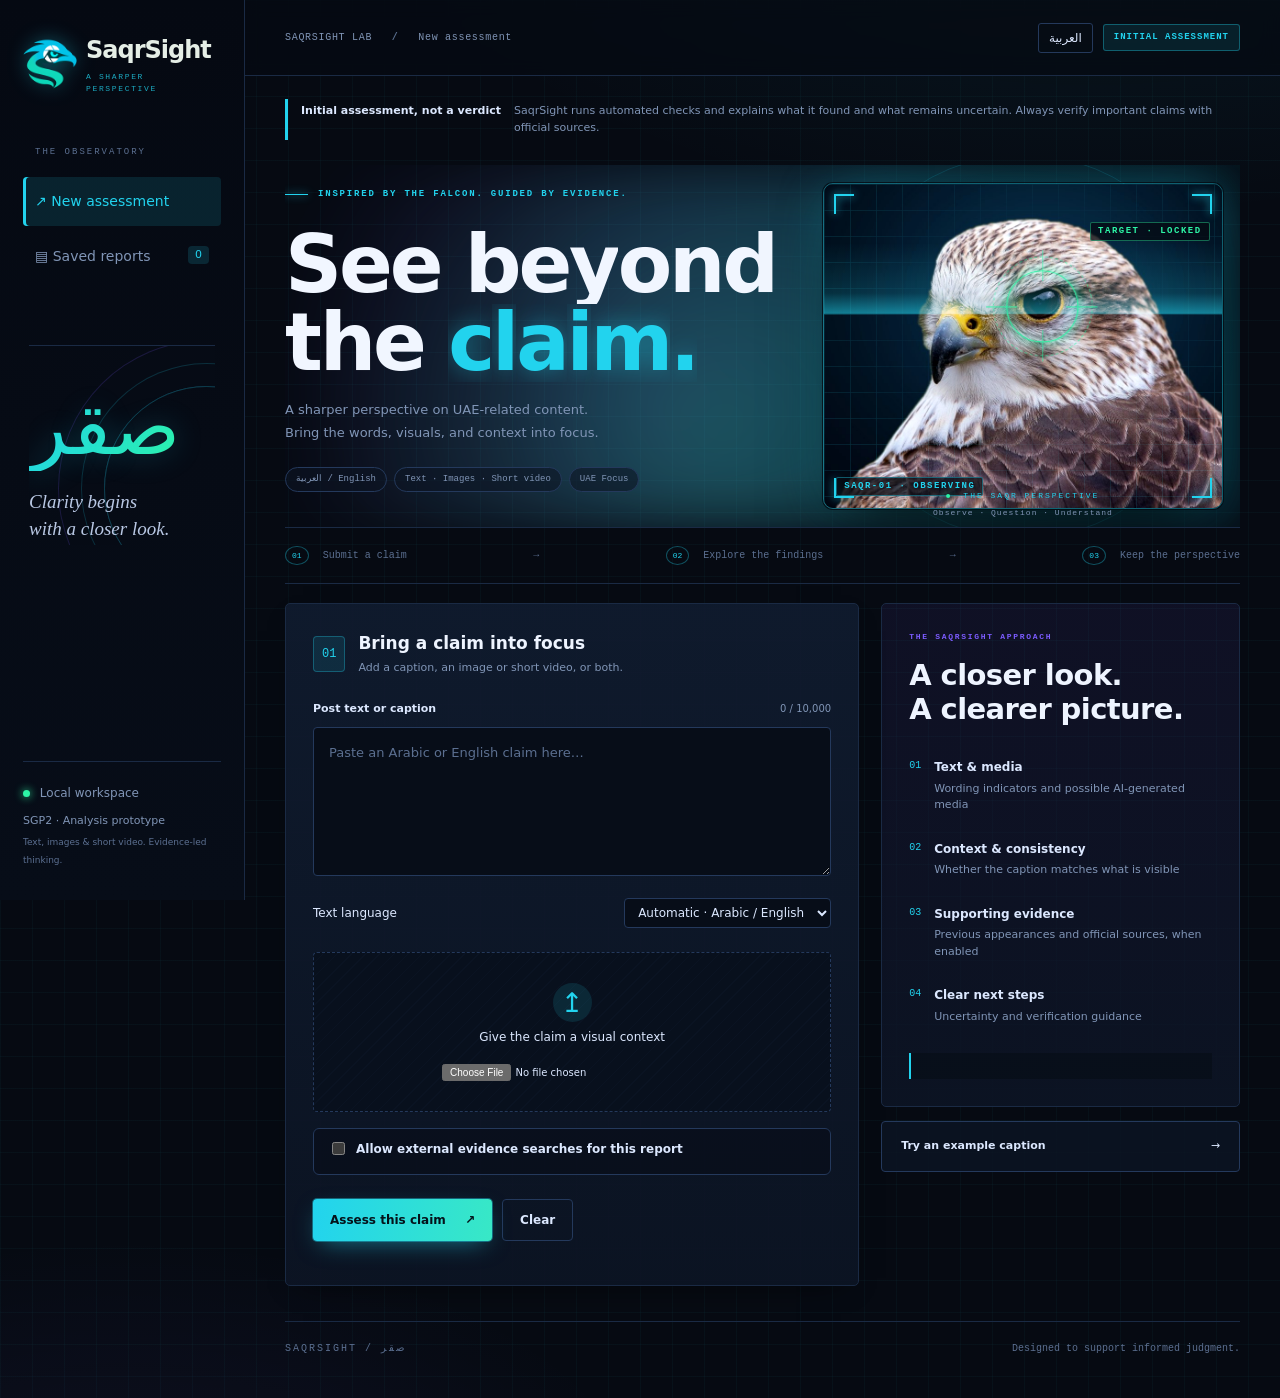
==== commit 9c5a6209: "Replace logo mark with new falcon logo (sidebar and favicon) Co-Authored-By: Claude Opus 5.5 <norepl" ====
--- a/static/index.html
+++ b/static/index.html
@@ -4,7 +4,7 @@
 <meta charset="utf-8">
 <meta name="viewport" content="width=device-width,initial-scale=1">
 <title>SaqrSight | A sharper view of the truth</title>
-<link rel="icon" type="image/svg+xml" href="/static/mark.svg">
+<link rel="icon" type="image/png" href="/static/favicon.png">
 <link rel="stylesheet" href="/static/style.css">
 <link rel="stylesheet" href="/static/report.css">
 <link rel="stylesheet" href="/static/vendor/lenis.css">
@@ -13,7 +13,7 @@
 </head>
 <body>
 <aside class="sidebar">
-  <a class="brand" href="/"><img src="/static/mark.svg" class="brand-mark" alt="SaqrSight falcon logo"><span>SaqrSight<small data-i18n="tagline">A SHARPER PERSPECTIVE</small></span></a>
+  <a class="brand" href="/"><img src="/static/logo.png" class="brand-mark" alt="SaqrSight falcon logo" width="256" height="256"><span>SaqrSight<small data-i18n="tagline">A SHARPER PERSPECTIVE</small></span></a>
   <div class="workspace" data-i18n="workspace">THE OBSERVATORY</div>
   <nav>
     <button class="nav active" id="newnav"><span class="ico">↗</span> <b data-i18n="navNew">New assessment</b></button>
--- a/static/theme-cyber.css
+++ b/static/theme-cyber.css
@@ -192,3 +192,7 @@
 .report-banner.processing{background:linear-gradient(120deg,rgba(34,211,238,.10),rgba(12,20,36,.96) 55%)}
 .report-banner.sample{background:linear-gradient(120deg,rgba(124,92,255,.12),rgba(12,20,36,.96) 55%)}
 .report-banner p{color:var(--muted)}
+
+/* new falcon logo */
+.brand-mark{width:54px;height:54px;object-fit:contain;filter:drop-shadow(0 0 10px rgba(34,211,238,.35))}
+@media(max-width:720px){.brand-mark{width:40px;height:40px}}
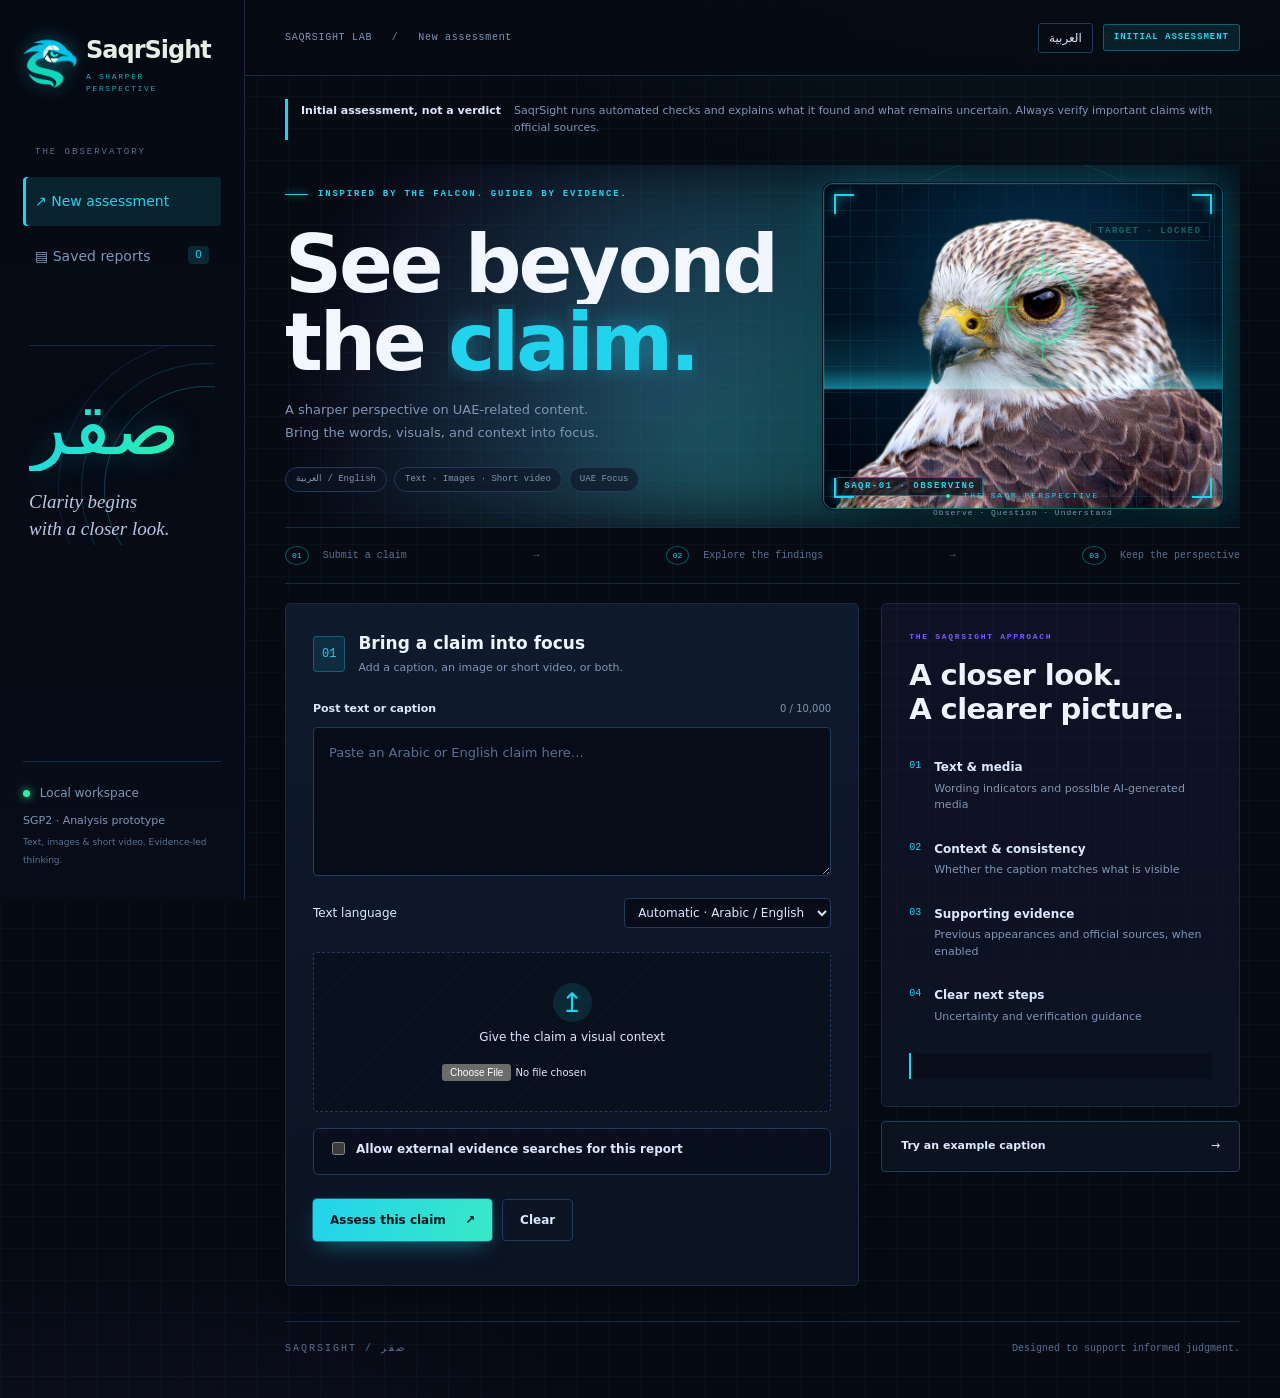
==== commit e7f0798a: "Bilingual reports: Arabic for every check message, English/Arabic/both report download, professional" ====
--- a/static/index.html
+++ b/static/index.html
@@ -5,11 +5,11 @@
 <meta name="viewport" content="width=device-width,initial-scale=1">
 <title>SaqrSight | A sharper view of the truth</title>
 <link rel="icon" type="image/png" href="/static/favicon.png">
-<link rel="stylesheet" href="/static/style.css">
-<link rel="stylesheet" href="/static/report.css">
+<link rel="stylesheet" href="/static/style.css?v=0.2.2">
+<link rel="stylesheet" href="/static/report.css?v=0.2.2">
 <link rel="stylesheet" href="/static/vendor/lenis.css">
-<link rel="stylesheet" href="/static/motion.css">
-<link rel="stylesheet" href="/static/theme-cyber.css">
+<link rel="stylesheet" href="/static/motion.css?v=0.2.2">
+<link rel="stylesheet" href="/static/theme-cyber.css?v=0.2.2">
 </head>
 <body>
 <aside class="sidebar">
@@ -113,7 +113,16 @@
   <h1 data-i18n-html="reportTitle">Your claim.<br>A clearer perspective.</h1>
   <p class="intro"><span data-i18n="savedLocally">Saved locally</span> · <span id="reportdate"></span></p>
   <div class="report-toolbar">
-    <button class="primary" id="downloadhtml" data-i18n="dlHtml">↓ Download HTML report</button>
+    <div class="dlgroup">
+      <button class="primary" id="downloadhtml" data-i18n="dlHtml">↓ Download HTML report</button>
+      <label class="dllang"><span data-i18n="reportLang">Report language</span>
+        <select id="reportlang">
+          <option value="both" data-i18n="rlBoth">English + العربية</option>
+          <option value="en" data-i18n="rlEn">English</option>
+          <option value="ar" data-i18n="rlAr">العربية</option>
+        </select>
+      </label>
+    </div>
     <button class="secondary" id="downloadjson" data-i18n="dlJson">Download JSON</button>
     <button class="secondary" id="another" data-i18n="another">↗ New assessment</button>
     <button class="danger" id="delete" data-i18n="delete">Delete report</button>
@@ -139,8 +148,8 @@
 <script src="/static/vendor/ScrollTrigger.min.js"></script>
 <script src="/static/vendor/SplitText.min.js"></script>
 <script src="/static/vendor/lenis.min.js"></script>
-<script src="/static/motion.js"></script>
-<script src="/static/i18n.js"></script>
-<script src="/static/app.js"></script>
+<script src="/static/motion.js?v=0.2.2"></script>
+<script src="/static/i18n.js?v=0.2.2"></script>
+<script src="/static/app.js?v=0.2.2"></script>
 </body>
 </html>
--- a/static/theme-cyber.css
+++ b/static/theme-cyber.css
@@ -196,3 +196,13 @@
 /* new falcon logo */
 .brand-mark{width:54px;height:54px;object-fit:contain;filter:drop-shadow(0 0 10px rgba(34,211,238,.35))}
 @media(max-width:720px){.brand-mark{width:40px;height:40px}}
+
+/* report download: language picker */
+.dlgroup{display:inline-flex;align-items:stretch;border-radius:4px;box-shadow:0 0 0 1px rgba(34,211,238,.4)}
+.dlgroup .primary{border-radius:4px 0 0 4px;box-shadow:none}
+html[dir=rtl] .dlgroup .primary{border-radius:0 4px 4px 0}
+.dllang{display:flex;align-items:center;gap:8px;padding:0 10px;background:#0a1222;border-radius:0 4px 4px 0;font:600 11px var(--mono);color:var(--muted)}
+html[dir=rtl] .dllang{border-radius:4px 0 0 4px}
+.dllang select{background:#070d18;color:var(--ink);border:1px solid var(--line2);border-radius:3px;padding:5px 6px;font:12px var(--sans)}
+.dllang select:focus{outline:2px solid rgba(34,211,238,.6)}
+@media(max-width:720px){.dlgroup{flex-direction:column;width:100%}.dlgroup .primary,.dllang{border-radius:4px}.dllang{padding:8px 10px}}
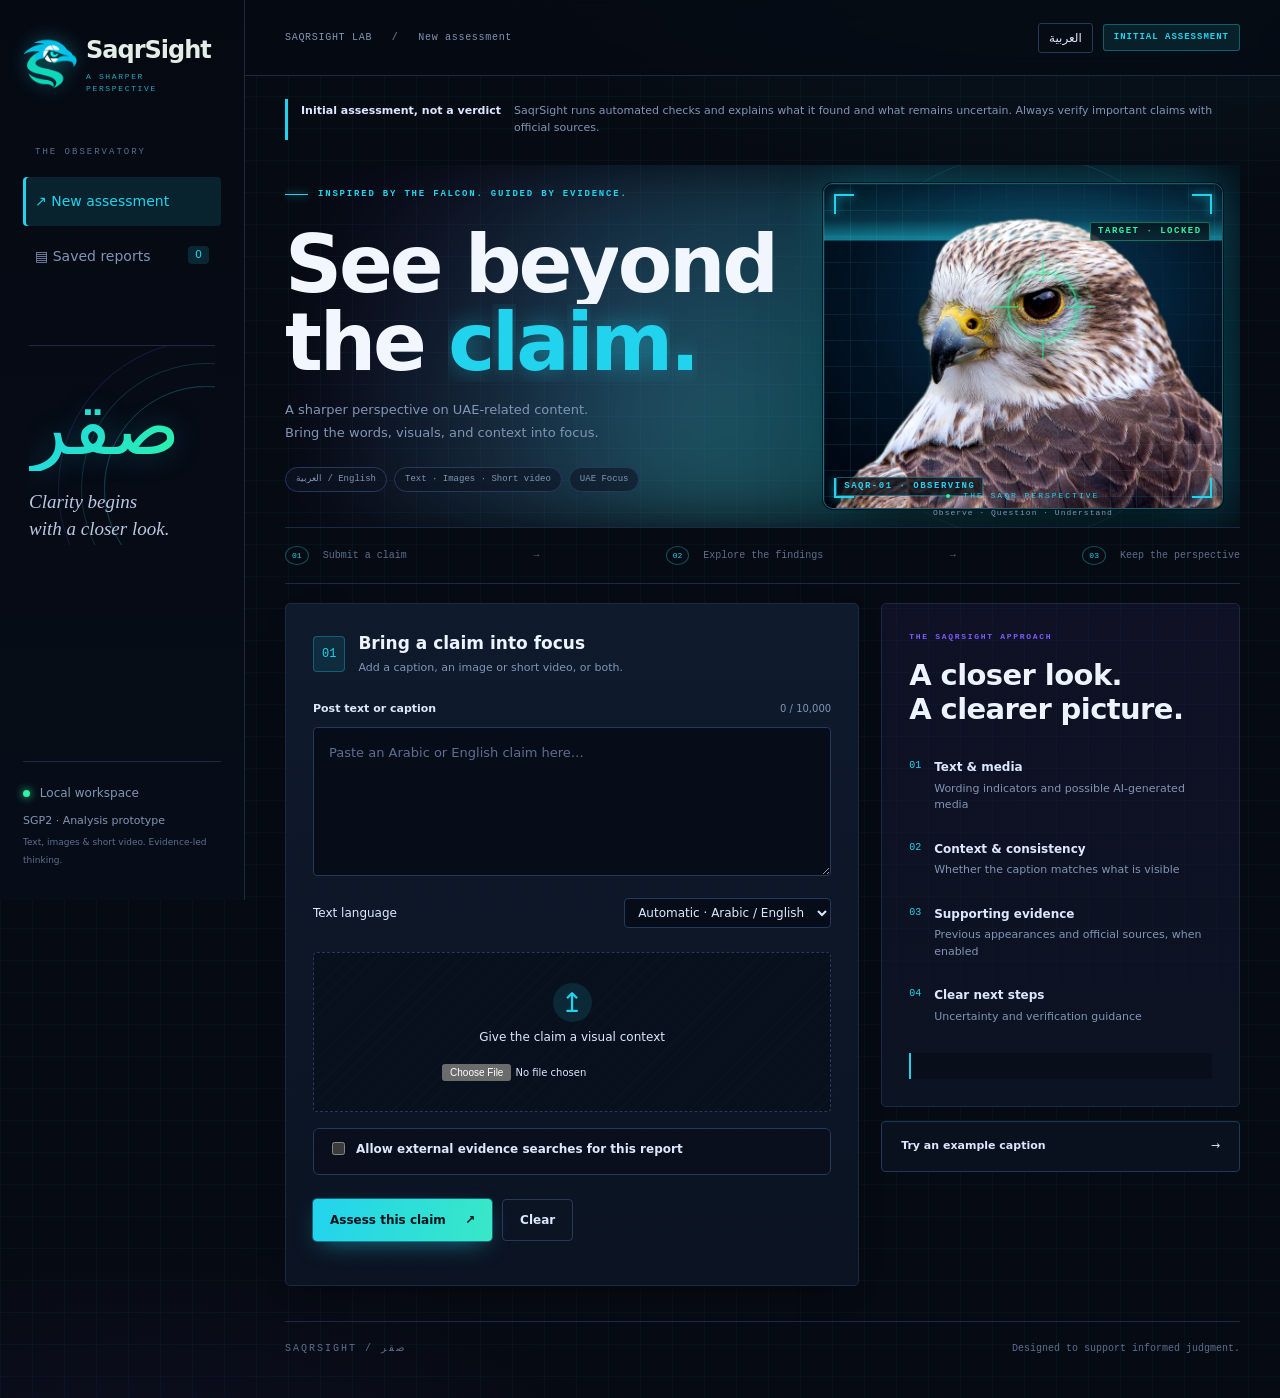
==== commit 190ec58a: "Ask for the report language in a window before downloading the HTML report Replaces the inline langu" ====
--- a/static/index.html
+++ b/static/index.html
@@ -5,11 +5,11 @@
 <meta name="viewport" content="width=device-width,initial-scale=1">
 <title>SaqrSight | A sharper view of the truth</title>
 <link rel="icon" type="image/png" href="/static/favicon.png">
-<link rel="stylesheet" href="/static/style.css?v=0.2.2">
-<link rel="stylesheet" href="/static/report.css?v=0.2.2">
+<link rel="stylesheet" href="/static/style.css?v=0.2.6">
+<link rel="stylesheet" href="/static/report.css?v=0.2.6">
 <link rel="stylesheet" href="/static/vendor/lenis.css">
-<link rel="stylesheet" href="/static/motion.css?v=0.2.2">
-<link rel="stylesheet" href="/static/theme-cyber.css?v=0.2.2">
+<link rel="stylesheet" href="/static/motion.css?v=0.2.6">
+<link rel="stylesheet" href="/static/theme-cyber.css?v=0.2.6">
 </head>
 <body>
 <aside class="sidebar">
@@ -113,16 +113,7 @@
   <h1 data-i18n-html="reportTitle">Your claim.<br>A clearer perspective.</h1>
   <p class="intro"><span data-i18n="savedLocally">Saved locally</span> · <span id="reportdate"></span></p>
   <div class="report-toolbar">
-    <div class="dlgroup">
-      <button class="primary" id="downloadhtml" data-i18n="dlHtml">↓ Download HTML report</button>
-      <label class="dllang"><span data-i18n="reportLang">Report language</span>
-        <select id="reportlang">
-          <option value="both" data-i18n="rlBoth">English + العربية</option>
-          <option value="en" data-i18n="rlEn">English</option>
-          <option value="ar" data-i18n="rlAr">العربية</option>
-        </select>
-      </label>
-    </div>
+    <button class="primary" id="downloadhtml" data-i18n="dlHtml">↓ Download HTML report</button>
     <button class="secondary" id="downloadjson" data-i18n="dlJson">Download JSON</button>
     <button class="secondary" id="another" data-i18n="another">↗ New assessment</button>
     <button class="danger" id="delete" data-i18n="delete">Delete report</button>
@@ -143,13 +134,26 @@
 <footer><span>SAQRSIGHT / صقر</span><span data-i18n="footer">Designed to support informed judgment.</span></footer>
 </div>
 </main>
+<dialog id="langdialog" class="langdialog" aria-labelledby="langdialog-title">
+  <form method="dialog">
+    <p class="eyebrow" data-i18n="dlStep">DOWNLOAD REPORT</p>
+    <h2 id="langdialog-title" data-i18n="dlChoose">Choose the report language</h2>
+    <p class="langdialog-sub" data-i18n="dlChooseSub">The report is created in the language you choose, then downloaded.</p>
+    <div class="langchoices">
+      <button type="button" class="langchoice" data-lang="en"><b>English</b><span data-i18n="rlEnDesc">Full report in English</span></button>
+      <button type="button" class="langchoice" data-lang="ar"><b dir="rtl">العربية</b><span data-i18n="rlArDesc">التقرير كاملاً باللغة العربية</span></button>
+      <button type="button" class="langchoice" data-lang="both"><b>English + العربية</b><span data-i18n="rlBothDesc">Both languages side by side</span></button>
+    </div>
+    <div class="langdialog-foot"><button type="submit" class="secondary" value="cancel" data-i18n="cancel">Cancel</button></div>
+  </form>
+</dialog>
 <!-- Motion: GSAP 3.13.0 (+ScrollTrigger, SplitText) and Lenis 1.3.4, vendored locally so the app works offline -->
 <script src="/static/vendor/gsap.min.js"></script>
 <script src="/static/vendor/ScrollTrigger.min.js"></script>
 <script src="/static/vendor/SplitText.min.js"></script>
 <script src="/static/vendor/lenis.min.js"></script>
-<script src="/static/motion.js?v=0.2.2"></script>
-<script src="/static/i18n.js?v=0.2.2"></script>
-<script src="/static/app.js?v=0.2.2"></script>
+<script src="/static/motion.js?v=0.2.6"></script>
+<script src="/static/i18n.js?v=0.2.6"></script>
+<script src="/static/app.js?v=0.2.6"></script>
 </body>
 </html>
--- a/static/theme-cyber.css
+++ b/static/theme-cyber.css
@@ -197,12 +197,23 @@
 .brand-mark{width:54px;height:54px;object-fit:contain;filter:drop-shadow(0 0 10px rgba(34,211,238,.35))}
 @media(max-width:720px){.brand-mark{width:40px;height:40px}}
 
-/* report download: language picker */
-.dlgroup{display:inline-flex;align-items:stretch;border-radius:4px;box-shadow:0 0 0 1px rgba(34,211,238,.4)}
-.dlgroup .primary{border-radius:4px 0 0 4px;box-shadow:none}
-html[dir=rtl] .dlgroup .primary{border-radius:0 4px 4px 0}
-.dllang{display:flex;align-items:center;gap:8px;padding:0 10px;background:#0a1222;border-radius:0 4px 4px 0;font:600 11px var(--mono);color:var(--muted)}
-html[dir=rtl] .dllang{border-radius:4px 0 0 4px}
-.dllang select{background:#070d18;color:var(--ink);border:1px solid var(--line2);border-radius:3px;padding:5px 6px;font:12px var(--sans)}
-.dllang select:focus{outline:2px solid rgba(34,211,238,.6)}
-@media(max-width:720px){.dlgroup{flex-direction:column;width:100%}.dlgroup .primary,.dllang{border-radius:4px}.dllang{padding:8px 10px}}
+/* report download: language choice window */
+.langdialog{border:1px solid rgba(34,211,238,.35);border-radius:12px;padding:0;background:linear-gradient(180deg,#101b2f,#0a1222);
+  color:var(--ink);width:min(560px,calc(100vw - 32px));box-shadow:0 30px 80px -20px rgba(0,0,0,.9),0 0 60px -20px rgba(34,211,238,.45)}
+.langdialog::backdrop{background:rgba(3,6,12,.72);backdrop-filter:blur(4px);-webkit-backdrop-filter:blur(4px)}
+.langdialog form{padding:26px 26px 20px}
+.langdialog h2{font-size:22px;margin:8px 0 6px;color:#f1f6ff}
+.langdialog-sub{color:var(--muted);font-size:13px;margin:0 0 18px}
+.langchoices{display:grid;gap:10px}
+.langchoice{position:relative;display:flex;flex-direction:column;align-items:flex-start;gap:3px;text-align:start;width:100%;
+  padding:14px 16px;border-radius:8px;border:1px solid var(--line2);background:rgba(7,13,24,.7);color:var(--ink);
+  transition:border-color .2s,background .2s,transform .2s}
+.langchoice b{font-size:16px}
+.langchoice span{font-size:12.5px;color:var(--muted)}
+.langchoice:hover,.langchoice:focus-visible{border-color:var(--cyan);background:rgba(34,211,238,.08);transform:translateY(-1px);outline:none}
+.langchoice.last::after{content:attr(data-last-label);position:absolute;top:12px;inset-inline-end:14px;font:600 10px var(--mono);
+  letter-spacing:1px;color:var(--cyan);background:rgba(34,211,238,.12);padding:3px 7px;border-radius:99px}
+html[dir=rtl] .langchoice.last::after{letter-spacing:0;font-family:inherit}
+.langdialog-foot{display:flex;justify-content:flex-end;margin-top:16px}
+.langchoice[data-lang=ar]{align-items:flex-start;text-align:right;direction:rtl}
+.langchoice[data-lang=ar].last::after{inset-inline-end:auto;left:14px}
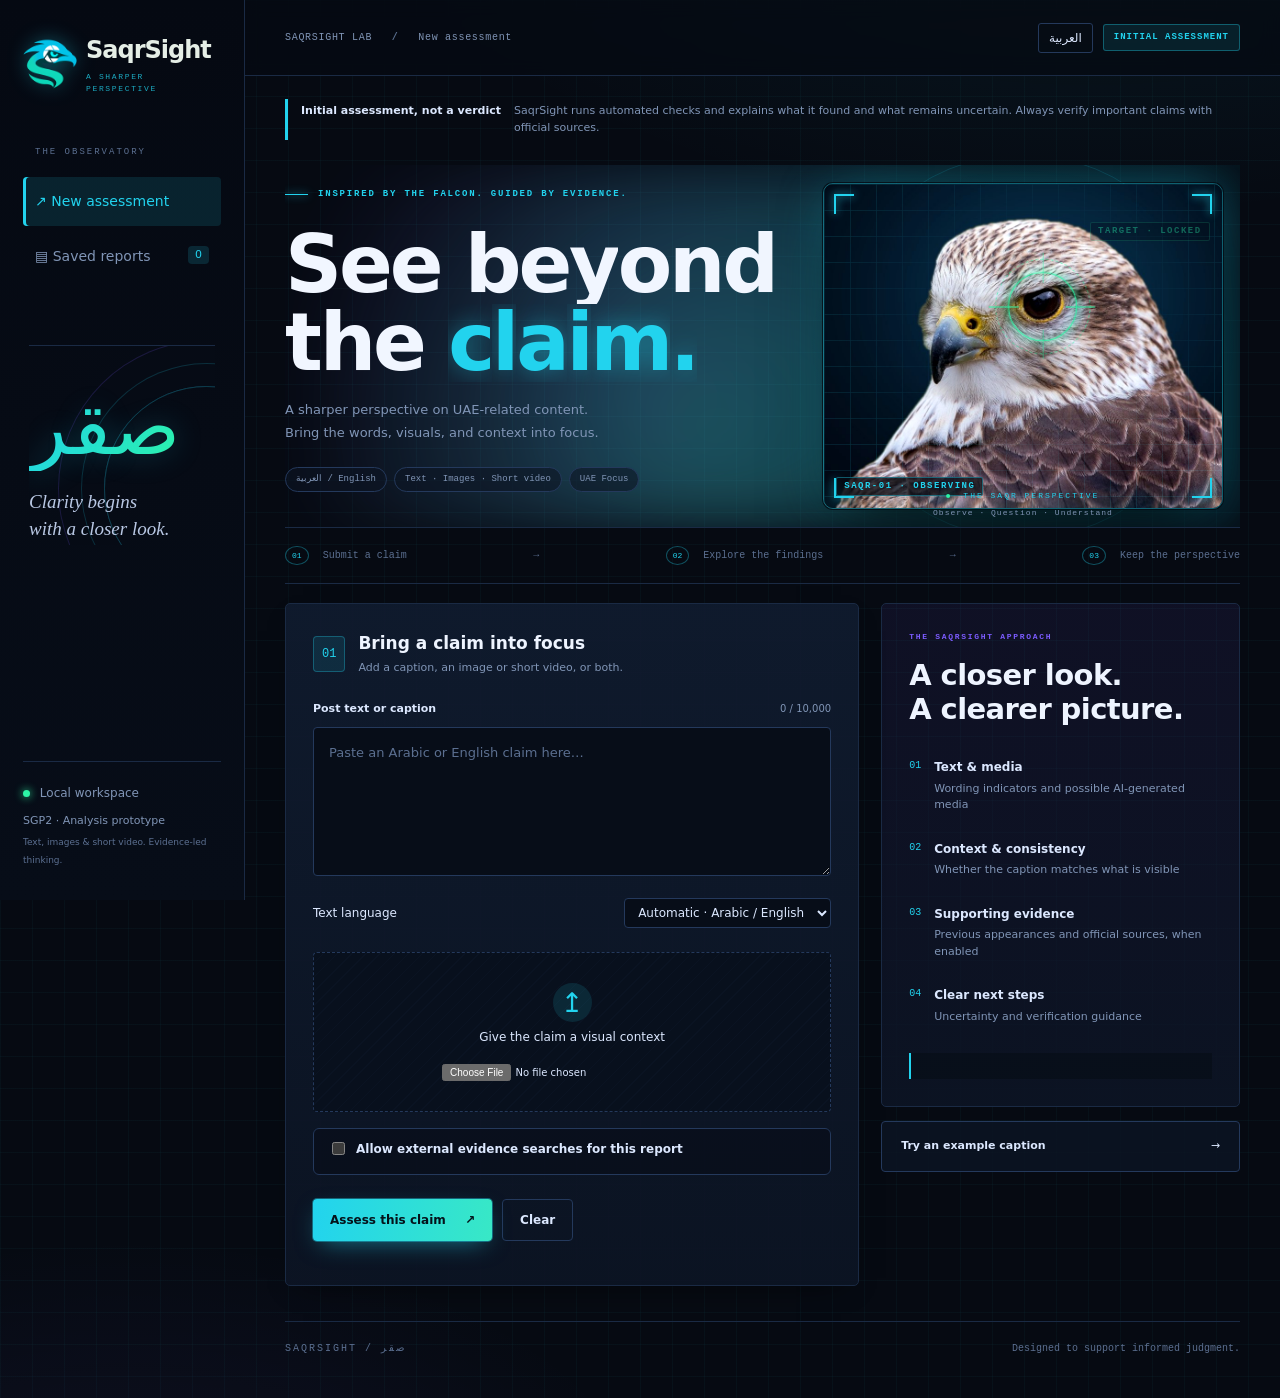
==== commit 6c4328a2: "Clearer reports: claim-specific plain-language summary, reading guide, friendlier statuses - saqrsig" ====
--- a/static/index.html
+++ b/static/index.html
@@ -5,11 +5,11 @@
 <meta name="viewport" content="width=device-width,initial-scale=1">
 <title>SaqrSight | A sharper view of the truth</title>
 <link rel="icon" type="image/png" href="/static/favicon.png">
-<link rel="stylesheet" href="/static/style.css?v=0.2.6">
-<link rel="stylesheet" href="/static/report.css?v=0.2.6">
+<link rel="stylesheet" href="/static/style.css?v=0.2.7">
+<link rel="stylesheet" href="/static/report.css?v=0.2.7">
 <link rel="stylesheet" href="/static/vendor/lenis.css">
-<link rel="stylesheet" href="/static/motion.css?v=0.2.6">
-<link rel="stylesheet" href="/static/theme-cyber.css?v=0.2.6">
+<link rel="stylesheet" href="/static/motion.css?v=0.2.7">
+<link rel="stylesheet" href="/static/theme-cyber.css?v=0.2.7">
 </head>
 <body>
 <aside class="sidebar">
@@ -152,8 +152,8 @@
 <script src="/static/vendor/ScrollTrigger.min.js"></script>
 <script src="/static/vendor/SplitText.min.js"></script>
 <script src="/static/vendor/lenis.min.js"></script>
-<script src="/static/motion.js?v=0.2.6"></script>
-<script src="/static/i18n.js?v=0.2.6"></script>
-<script src="/static/app.js?v=0.2.6"></script>
+<script src="/static/motion.js?v=0.2.7"></script>
+<script src="/static/i18n.js?v=0.2.7"></script>
+<script src="/static/app.js?v=0.2.7"></script>
 </body>
 </html>
--- a/static/theme-cyber.css
+++ b/static/theme-cyber.css
@@ -217,3 +217,15 @@
 .langdialog-foot{display:flex;justify-content:flex-end;margin-top:16px}
 .langchoice[data-lang=ar]{align-items:flex-start;text-align:right;direction:rtl}
 .langchoice[data-lang=ar].last::after{inset-inline-end:auto;left:14px}
+
+/* report banner: plain words + guide */
+.plainwords{margin:14px 0 6px;padding:12px 16px;border:1px solid var(--line2);border-radius:8px;background:rgba(7,13,24,.65)}
+.plainwords-title{font:600 11px/1 var(--mono);letter-spacing:1.5px;text-transform:uppercase;color:var(--cyan);margin:0 0 8px}
+html[dir=rtl] .plainwords-title{letter-spacing:0;font-family:inherit;font-size:13px}
+.plainwords ul{list-style:none;margin:0;padding:0}
+.plainwords li{position:relative;padding-inline-start:16px;margin:7px 0;font-size:15px;line-height:1.6;color:#eef4ff}
+.plainwords li::before{content:"";position:absolute;inset-inline-start:0;top:.65em;width:6px;height:6px;border-radius:50%;background:var(--cyan)}
+.guide-box{margin-top:10px;font-size:13px;color:var(--muted)}
+.guide-box summary{cursor:pointer;color:var(--cyan);font-weight:600}
+.guide-box p{margin:8px 0;line-height:1.6}
+.guide-box b{color:var(--ink)}
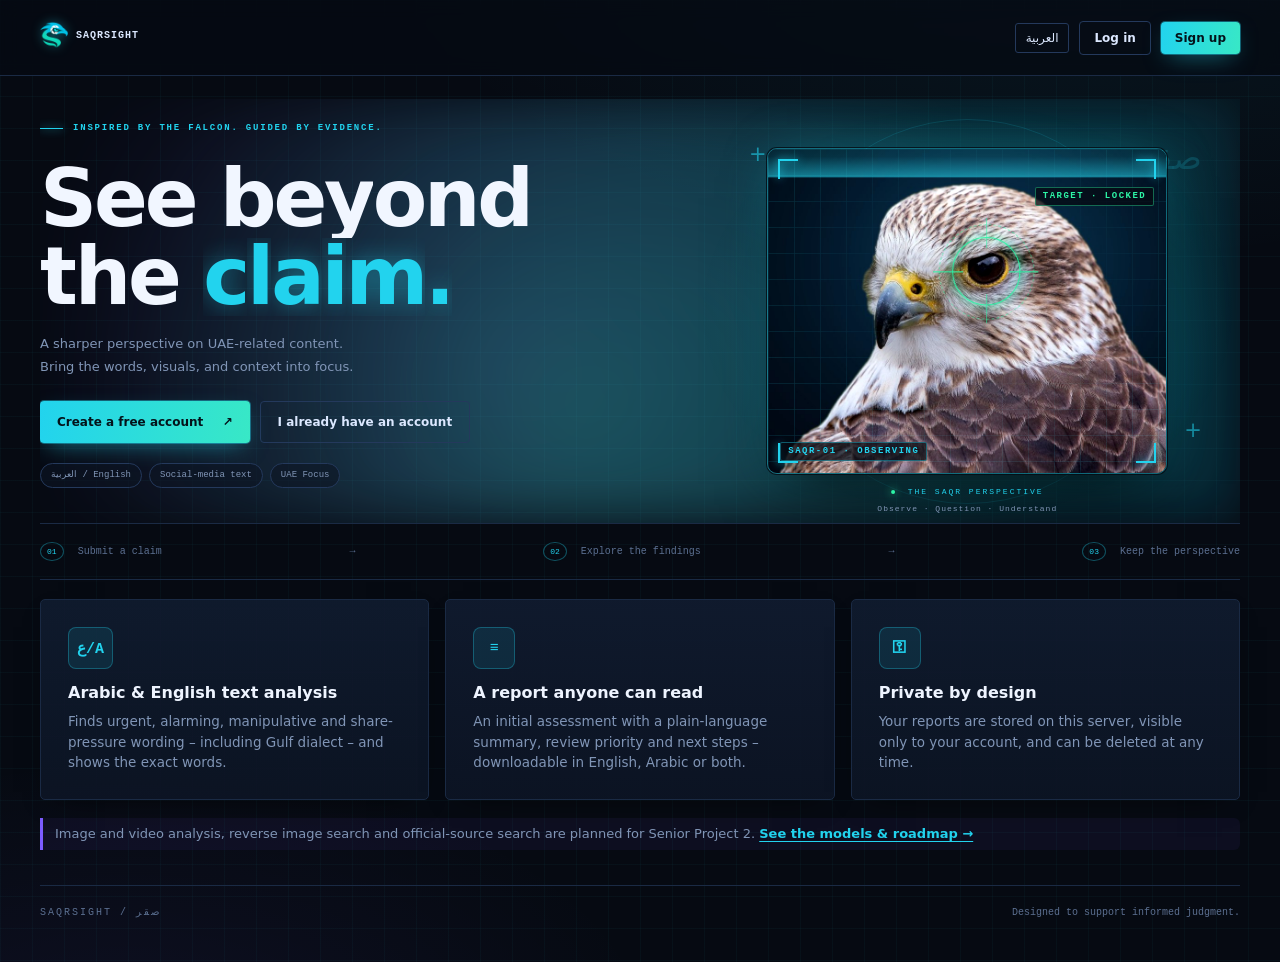
==== commit a4e76817: "SGP1 screens: landing, log in, sign up, dashboard, search, models & roadmap - landing page for visit" ====
--- a/static/index.html
+++ b/static/index.html
@@ -5,41 +5,54 @@
 <meta name="viewport" content="width=device-width,initial-scale=1">
 <title>SaqrSight | A sharper view of the truth</title>
 <link rel="icon" type="image/png" href="/static/favicon.png">
-<link rel="stylesheet" href="/static/style.css?v=0.2.7">
-<link rel="stylesheet" href="/static/report.css?v=0.2.7">
+<link rel="stylesheet" href="/static/style.css?v=0.3.0">
+<link rel="stylesheet" href="/static/report.css?v=0.3.0">
 <link rel="stylesheet" href="/static/vendor/lenis.css">
-<link rel="stylesheet" href="/static/motion.css?v=0.2.7">
-<link rel="stylesheet" href="/static/theme-cyber.css?v=0.2.7">
+<link rel="stylesheet" href="/static/motion.css?v=0.3.0">
+<link rel="stylesheet" href="/static/theme-cyber.css?v=0.3.0">
+<link rel="stylesheet" href="/static/screens.css?v=0.3.0">
 </head>
-<body>
+<body class="signed-out">
 <aside class="sidebar">
   <a class="brand" href="/"><img src="/static/logo.png" class="brand-mark" alt="SaqrSight falcon logo" width="256" height="256"><span>SaqrSight<small data-i18n="tagline">A SHARPER PERSPECTIVE</small></span></a>
   <div class="workspace" data-i18n="workspace">THE OBSERVATORY</div>
   <nav>
-    <button class="nav active" id="newnav"><span class="ico">↗</span> <b data-i18n="navNew">New assessment</b></button>
-    <button class="nav" id="historynav"><span class="ico">▤</span> <b data-i18n="navHistory">Saved reports</b> <span id="count">0</span></button>
+    <button class="nav" id="dashnav"><span class="ico">◧</span> <b data-i18n="navDash">Dashboard</b></button>
+    <button class="nav" id="newnav"><span class="ico">↗</span> <b data-i18n="navNew">New assessment</b></button>
+    <button class="nav" id="historynav"><span class="ico">⌕</span> <b data-i18n="navSearch">Search reports</b> <span id="count">0</span></button>
+    <button class="nav" id="modelsnav"><span class="ico">◈</span> <b data-i18n="navModels">Models &amp; roadmap</b></button>
   </nav>
   <div class="sidebar-art" aria-hidden="true"><span>صقر</span><p data-i18n-html="sideQuote">Clarity begins<br>with a closer look.</p><div class="orbit"></div></div>
-  <div class="sidebar-bottom"><span class="dot"></span> <span data-i18n="localWorkspace">Local workspace</span><p data-i18n="milestone">SGP2 · Analysis prototype</p><small data-i18n="sideScope">Text, images & short video. Evidence-led thinking.</small></div>
+  <div class="sidebar-bottom">
+    <div class="userbox"><span class="dot"></span> <b id="username"></b><small id="useremail"></small></div>
+    <button class="logout" id="logout" type="button" data-i18n="logout">Log out</button>
+    <p data-i18n="milestone">SGP1 · Text analysis prototype</p>
+  </div>
 </aside>
 <main>
 <header>
-  <span class="header-path">SAQRSIGHT LAB <b>/</b> <span id="breadcrumb"></span></span>
+  <span class="header-path"><a class="mini-brand" href="/"><img src="/static/logo.png" alt="" width="28" height="28"> SAQRSIGHT</a> <b>/</b> <span id="breadcrumb"></span></span>
   <span class="header-tools">
     <button class="langtoggle" id="uilang" type="button" aria-label="Switch interface language">العربية</button>
-    <span class="pill" data-i18n="modePill">INITIAL ASSESSMENT</span>
+    <button class="secondary guest-only" id="hdrlogin" type="button" data-i18n="login">Log in</button>
+    <button class="primary guest-only" id="hdrsignup" type="button" data-i18n="signup">Sign up</button>
+    <span class="pill member-only" data-i18n="modePill">INITIAL ASSESSMENT</span>
   </span>
 </header>
 <div class="content">
-<div class="notice"><strong data-i18n="noticeTitle">Initial assessment, not a verdict</strong><span data-i18n="noticeBody">SaqrSight runs automated checks and explains what it found and what remains uncertain. Always verify important claims with official sources.</span></div>
-
-<section id="compose">
+
+<!-- ================= LANDING (visitors) ================= -->
+<section id="landing" hidden>
   <div class="hero">
     <div class="hero-copy">
       <div class="eyebrow"><span class="tiny-line"></span> <span data-i18n="heroEyebrow">INSPIRED BY THE FALCON. GUIDED BY EVIDENCE.</span></div>
       <h1 data-i18n-html="heroTitle">See beyond<br>the <em>claim.</em></h1>
       <p class="intro" data-i18n-html="heroIntro">A sharper perspective on UAE-related content.<br>Bring the words, visuals, and context into focus.</p>
-      <div class="hero-tags"><span>العربية / English</span><span data-i18n="tagMedia">Text · Images · Short video</span><span data-i18n="tagUae">UAE Focus</span></div>
+      <div class="cta-row">
+        <button class="primary" id="landsignup" type="button"><b data-i18n="landCta">Create a free account</b> <span>↗</span></button>
+        <button class="secondary" id="landlogin" type="button" data-i18n="landLogin">I already have an account</button>
+      </div>
+      <div class="hero-tags"><span>العربية / English</span><span data-i18n="tagText">Social-media text</span><span data-i18n="tagUae">UAE Focus</span></div>
     </div>
     <div class="falcon-scene">
       <div class="radar-ring ring-one"></div><div class="radar-ring ring-two"></div><div class="radar-ring ring-three"></div>
@@ -59,9 +72,70 @@
     </div>
   </div>
   <div class="workflow-strip"><span><b>01</b> <i data-i18n="flow1">Submit a claim</i></span><i>→</i><span><b>02</b> <i data-i18n="flow2">Explore the findings</i></span><i>→</i><span><b>03</b> <i data-i18n="flow3">Keep the perspective</i></span></div>
+  <div class="feature-grid">
+    <article class="card feature"><span class="feature-ico">ع/A</span><h2 data-i18n="f1">Arabic &amp; English text analysis</h2><p data-i18n="f1d">Finds urgent, alarming, manipulative and share-pressure wording – including Gulf dialect – and shows the exact words.</p></article>
+    <article class="card feature"><span class="feature-ico">≡</span><h2 data-i18n="f2">A report anyone can read</h2><p data-i18n="f2d">An initial assessment with a plain-language summary, review priority and next steps – downloadable in English, Arabic or both.</p></article>
+    <article class="card feature"><span class="feature-ico">⚿</span><h2 data-i18n="f3">Private by design</h2><p data-i18n="f3d">Your reports are stored on this server, visible only to your account, and can be deleted at any time.</p></article>
+  </div>
+  <p class="roadmap-note"><span data-i18n="landRoadmap">Image and video analysis, reverse image search and official-source search are planned for Senior Project 2.</span> <button class="linkbtn" id="landmodels" type="button" data-i18n="landRoadmapLink">See the models &amp; roadmap →</button></p>
+</section>
+
+<!-- ================= LOG IN / SIGN UP ================= -->
+<section id="login" hidden>
+  <form class="card authcard" id="loginform" novalidate>
+    <img src="/static/logo.png" alt="" class="auth-logo" width="72" height="72">
+    <h1 data-i18n="loginTitle">Welcome back.</h1>
+    <p class="intro" data-i18n="loginSub">Log in to see your saved assessments.</p>
+    <label for="loginemail" data-i18n="email">Email</label>
+    <input id="loginemail" type="email" autocomplete="username" required>
+    <label for="loginpassword" data-i18n="password">Password</label>
+    <input id="loginpassword" type="password" autocomplete="current-password" required>
+    <div class="autherror" role="alert" hidden></div>
+    <button class="primary wide" type="submit"><b data-i18n="login">Log in</b> <span>↗</span></button>
+    <p class="authswitch"><span data-i18n="noAccount">New to SaqrSight?</span> <button class="linkbtn" type="button" id="tosignup" data-i18n="signup">Sign up</button></p>
+  </form>
+</section>
+
+<section id="signup" hidden>
+  <form class="card authcard" id="signupform" novalidate>
+    <img src="/static/logo.png" alt="" class="auth-logo" width="72" height="72">
+    <h1 data-i18n="signupTitle">Create your account.</h1>
+    <p class="intro" data-i18n="signupSub">Your reports are private to your account.</p>
+    <label for="signupname" data-i18n="name">Name</label>
+    <input id="signupname" type="text" autocomplete="name" maxlength="80" required>
+    <label for="signupemail" data-i18n="email">Email</label>
+    <input id="signupemail" type="email" autocomplete="username" required>
+    <label for="signuppassword" data-i18n="password">Password</label>
+    <input id="signuppassword" type="password" autocomplete="new-password" minlength="8" required>
+    <small class="hint" data-i18n="pwHint">At least 8 characters.</small>
+    <div class="autherror" role="alert" hidden></div>
+    <button class="primary wide" type="submit"><b data-i18n="createAccount">Create account</b> <span>↗</span></button>
+    <p class="authswitch"><span data-i18n="haveAccount">Already have an account?</span> <button class="linkbtn" type="button" id="tologin" data-i18n="login">Log in</button></p>
+  </form>
+</section>
+
+<!-- ================= DASHBOARD ================= -->
+<section id="dashboard" hidden>
+  <div class="eyebrow" data-i18n="dashEyebrow">YOUR DASHBOARD</div>
+  <h1 id="dashtitle"></h1>
+  <p class="intro" data-i18n="dashIntro">An overview of the claims you have assessed.</p>
+  <div class="stat-grid" id="stats"></div>
+  <div class="dash-grid">
+    <article class="card"><h2 data-i18n="byVerdict">Initial assessments</h2><div id="chartverdict" class="bars"></div></article>
+    <article class="card"><h2 data-i18n="byPanic">Panic level of the wording</h2><div id="chartpanic" class="bars"></div></article>
+    <article class="card"><h2 data-i18n="byPriority">Review priority</h2><div id="chartpriority" class="bars"></div></article>
+    <article class="card"><h2 data-i18n="byCategory">Language indicators found</h2><div id="chartcategory" class="bars"></div></article>
+  </div>
+  <article class="card"><div class="section-top"><h2 data-i18n="recent">Recent reports</h2><button class="secondary" id="dashnew" type="button" data-i18n="newAssess">↗ New assessment</button></div><div id="recentlist"></div></article>
+</section>
+
+<!-- ================= NEW ASSESSMENT ================= -->
+<section id="compose" hidden>
+  <div class="eyebrow" data-i18n="composeEyebrow">NEW ASSESSMENT</div>
+  <h1 data-i18n-html="composeTitle">Bring a claim<br>into <em>focus.</em></h1>
   <div class="grid">
     <form id="form" class="card" novalidate>
-      <div class="card-title"><span class="step">01</span><div><h2 data-i18n="formTitle">Bring a claim into focus</h2><p data-i18n="formSub">Add a caption, an image or short video, or both.</p></div></div>
+      <div class="card-title"><span class="step">01</span><div><h2 data-i18n="formTitle">Bring a claim into focus</h2><p data-i18n="formSub">Paste the post's text. An image or short video can be attached as a preview.</p></div></div>
       <div class="label-row"><label for="caption" data-i18n="captionLabel">Post text or caption</label><span id="chars"></span></div>
       <textarea id="caption" rows="6" dir="auto" data-i18n-placeholder="captionPh" placeholder="Paste an Arabic or English claim here…"></textarea>
       <div class="language"><label for="language" data-i18n="langLabel">Text language</label>
@@ -96,8 +170,8 @@
         <div class="eyebrow" data-i18n="approach">THE SAQRSIGHT APPROACH</div>
         <h2 data-i18n-html="approachTitle">A closer look.<br>A clearer picture.</h2>
         <ol>
-          <li><span>01</span><div><strong data-i18n="g1">Text & media</strong><p data-i18n="g1d">Wording indicators and possible AI-generated media</p></div></li>
-          <li><span>02</span><div><strong data-i18n="g2">Context & consistency</strong><p data-i18n="g2d">Whether the caption matches what is visible</p></div></li>
+          <li><span>01</span><div><strong data-i18n="g1">Text &amp; media</strong><p data-i18n="g1d">Wording indicators and possible AI-generated media</p></div></li>
+          <li><span>02</span><div><strong data-i18n="g2">Context &amp; consistency</strong><p data-i18n="g2d">Whether the caption matches what is visible</p></div></li>
           <li><span>03</span><div><strong data-i18n="g3">Supporting evidence</strong><p data-i18n="g3d">Previous appearances and official sources, when enabled</p></div></li>
           <li><span>04</span><div><strong data-i18n="g4">Clear next steps</strong><p data-i18n="g4d">Uncertainty and verification guidance</p></div></li>
         </ol>
@@ -108,10 +182,11 @@
   </div>
 </section>
 
+<!-- ================= REPORT ================= -->
 <section id="results" hidden>
   <div class="eyebrow" data-i18n="reportEyebrow">ASSESSMENT REPORT</div>
   <h1 data-i18n-html="reportTitle">Your claim.<br>A clearer perspective.</h1>
-  <p class="intro"><span data-i18n="savedLocally">Saved locally</span> · <span id="reportdate"></span></p>
+  <p class="intro"><span data-i18n="savedLocally">Saved to your account</span> · <span id="reportdate"></span></p>
   <div class="report-toolbar">
     <button class="primary" id="downloadhtml" data-i18n="dlHtml">↓ Download HTML report</button>
     <button class="secondary" id="downloadjson" data-i18n="dlJson">Download JSON</button>
@@ -124,11 +199,50 @@
   <div class="resultgrid" id="sections"></div>
 </section>
 
+<!-- ================= SEARCH ================= -->
 <section id="history" hidden>
-  <div class="eyebrow" data-i18n="historyEyebrow">YOUR WORKSPACE</div>
-  <h1 data-i18n="historyTitle">Your observation archive.</h1>
+  <div class="eyebrow" data-i18n="historyEyebrow">SEARCH REPORTS</div>
+  <h1 data-i18n="historyTitle">Find a past assessment.</h1>
   <p class="intro" id="historyintro"></p>
+  <form class="card searchbar" id="searchform" role="search">
+    <input id="q" type="search" dir="auto" data-i18n-placeholder="searchPh" placeholder="Search the text of your reports…" aria-label="Search">
+    <select id="fverdict" aria-label="Initial assessment">
+      <option value="" data-i18n="anyVerdict">Any assessment</option>
+      <option value="potentially_misleading" data-i18n="v_potentially_misleading">Potentially misleading</option>
+      <option value="insufficient_evidence" data-i18n="v_insufficient_evidence">Insufficient evidence</option>
+      <option value="apparently_consistent" data-i18n="v_apparently_consistent">Apparently consistent</option>
+    </select>
+    <select id="fpanic" aria-label="Panic level">
+      <option value="" data-i18n="anyPanic">Any panic level</option>
+      <option value="strong" data-i18n="p_strong">Strong panic</option>
+      <option value="mild" data-i18n="p_mild">Mild urgency</option>
+      <option value="none" data-i18n="p_none">None</option>
+    </select>
+    <select id="fpriority" aria-label="Review priority">
+      <option value="" data-i18n="anyPriority">Any priority</option>
+      <option value="high" data-i18n="pr_high">High</option>
+      <option value="medium" data-i18n="pr_medium">Medium</option>
+      <option value="low" data-i18n="pr_low">Low</option>
+    </select>
+    <select id="flang" aria-label="Language">
+      <option value="" data-i18n="anyLang">Any language</option>
+      <option value="ar" data-i18n="langAr">Arabic</option>
+      <option value="en" data-i18n="langEn">English</option>
+      <option value="mixed" data-i18n="langMixed">Mixed Arabic and English</option>
+    </select>
+    <button class="primary" type="submit" data-i18n="searchBtn">Search</button>
+  </form>
+  <p class="resultcount" id="resultcount"></p>
   <div id="historylist"></div>
+</section>
+
+<!-- ================= MODELS & ROADMAP ================= -->
+<section id="models" hidden>
+  <div class="eyebrow" data-i18n="modelsEyebrow">MODELS &amp; ROADMAP</div>
+  <h1 data-i18n="modelsTitle">What powers SaqrSight.</h1>
+  <p class="intro" data-i18n="modelsIntro">Every component, its exact version and licence, and whether it is working now (Senior Project 1) or planned (Senior Project 2).</p>
+  <div class="legend" id="modelslegend"></div>
+  <div id="modelslist"></div>
 </section>
 
 <footer><span>SAQRSIGHT / صقر</span><span data-i18n="footer">Designed to support informed judgment.</span></footer>
@@ -152,8 +266,9 @@
 <script src="/static/vendor/ScrollTrigger.min.js"></script>
 <script src="/static/vendor/SplitText.min.js"></script>
 <script src="/static/vendor/lenis.min.js"></script>
-<script src="/static/motion.js?v=0.2.7"></script>
-<script src="/static/i18n.js?v=0.2.7"></script>
-<script src="/static/app.js?v=0.2.7"></script>
+<script src="/static/motion.js?v=0.3.0"></script>
+<script src="/static/i18n.js?v=0.3.0"></script>
+<script src="/static/models-data.js?v=0.3.0"></script>
+<script src="/static/app.js?v=0.3.0"></script>
 </body>
 </html>
--- a/static/screens.css
+++ b/static/screens.css
@@ -0,0 +1,111 @@
+/* Screens added for SGP1: landing, log in / sign up, dashboard, search, models & roadmap.
+   Uses the colour tokens from theme-cyber.css. */
+
+/* signed-out visitors: no sidebar, header shows Log in / Sign up */
+body.signed-out .sidebar{display:none}
+body.signed-out main{margin-left:0!important;margin-right:0!important}
+body.signed-out .member-only{display:none}
+body.signed-in .guest-only{display:none}
+.mini-brand{display:none;align-items:center;gap:8px;color:var(--ink);text-decoration:none;font-weight:700;letter-spacing:1px}
+.mini-brand img{width:28px;height:28px;filter:drop-shadow(0 0 6px rgba(34,211,238,.4))}
+body.signed-out .mini-brand{display:inline-flex}
+body.signed-out .header-path b,body.signed-out #breadcrumb{display:none}
+.header-tools .primary,.header-tools .secondary{padding:7px 14px;font-size:12px}
+
+/* sidebar user box */
+.userbox{display:flex;flex-wrap:wrap;align-items:center;gap:4px 8px;margin-bottom:10px}
+.userbox b{color:var(--ink);font-size:13px}
+.userbox small{flex-basis:100%;color:var(--dim);font-size:11px;word-break:break-all}
+.logout{width:100%;background:transparent;border:1px solid var(--line2);color:var(--muted);border-radius:4px;padding:7px 10px;font-size:12px;margin-bottom:12px}
+.logout:hover{border-color:var(--red);color:#ff8fa3}
+
+/* landing */
+.cta-row{display:flex;gap:10px;flex-wrap:wrap;margin:6px 0 20px}
+.feature-grid{display:grid;grid-template-columns:repeat(auto-fit,minmax(240px,1fr));gap:16px;margin:8px 0 18px}
+.feature h2{font-size:16px;margin:12px 0 6px}
+.feature p{color:var(--muted);font-size:13.5px;margin:0}
+.feature-ico{display:inline-grid;place-items:center;min-width:42px;height:42px;padding:0 8px;border-radius:8px;background:rgba(34,211,238,.1);
+  color:var(--cyan);font:700 15px var(--mono);border:1px solid rgba(34,211,238,.3)}
+.roadmap-note{color:var(--muted);font-size:13px;border-inline-start:3px solid var(--violet);padding:6px 12px;background:rgba(124,92,255,.06);border-radius:0 6px 6px 0}
+html[dir=rtl] .roadmap-note{border-radius:6px 0 0 6px}
+.linkbtn{background:none;border:0;padding:0;color:var(--cyan);font-weight:600;cursor:pointer;text-decoration:underline;text-underline-offset:3px}
+
+/* log in / sign up */
+#login,#signup{display:grid;place-items:center;min-height:calc(100vh - 220px)}
+#login[hidden],#signup[hidden]{display:none}
+.authcard{width:min(440px,100%);display:flex;flex-direction:column;gap:6px;padding:30px 30px 24px}
+.authcard h1{font-size:30px;margin:6px 0 0}
+.authcard .intro{margin:2px 0 14px}
+.auth-logo{width:64px;height:64px;filter:drop-shadow(0 0 12px rgba(34,211,238,.45))}
+.authcard label{font-size:12px;font-weight:600;color:var(--ink);margin-top:8px}
+.authcard input{background:#070d18;border:1px solid var(--line2);color:var(--ink);border-radius:6px;padding:11px 12px;font-size:14px}
+.authcard input:focus{outline:2px solid rgba(34,211,238,.6);outline-offset:1px;border-color:var(--cyan)}
+.authcard .hint{color:var(--dim);font-size:11px}
+.authcard .wide{width:100%;margin-top:16px;justify-content:center}
+.autherror{background:rgba(255,77,109,.1);color:#ffb3c1;border:1px solid rgba(255,77,109,.35);padding:9px 12px;border-radius:6px;font-size:13px;margin-top:8px}
+.authswitch{color:var(--muted);font-size:13px;text-align:center;margin:14px 0 0}
+
+/* dashboard */
+.stat-grid{display:grid;grid-template-columns:repeat(auto-fit,minmax(170px,1fr));gap:14px;margin-bottom:16px}
+.stat{padding:18px 20px}
+.stat-value{display:block;font:800 34px/1 var(--sans,system-ui);color:#f1f6ff;letter-spacing:-.02em}
+.stat-label{display:block;margin-top:8px;color:var(--muted);font-size:12.5px}
+.stat.red .stat-value{color:#ff8fa3}.stat.amber .stat-value{color:var(--amber)}
+.dash-grid{display:grid;grid-template-columns:repeat(auto-fit,minmax(300px,1fr));gap:14px;margin-bottom:14px}
+.dash-grid h2,#dashboard .section-top h2{font-size:15px;margin:0 0 12px}
+.bars{display:grid;gap:9px}
+.bar-row{display:grid;grid-template-columns:minmax(110px,40%) 1fr 34px;align-items:center;gap:10px;font-size:13px}
+.bar-label{color:var(--ink);white-space:nowrap;overflow:hidden;text-overflow:ellipsis}
+.bar-track{height:10px;border-radius:99px;background:rgba(128,149,182,.12);overflow:hidden}
+.bar-fill{height:100%;width:var(--w);border-radius:99px;background:var(--cyan);transition:width .9s cubic-bezier(.2,.8,.2,1)}
+.bar-value{text-align:end;font-family:var(--mono);color:var(--ink)}
+.bar-fill.v-potentially_misleading,.bar-fill.p-strong,.bar-fill.pr-high{background:var(--red)}
+.bar-fill.v-insufficient_evidence,.bar-fill.p-mild,.bar-fill.pr-medium{background:var(--amber)}
+.bar-fill.v-apparently_consistent,.bar-fill.p-none,.bar-fill.pr-low{background:var(--green)}
+.bar-fill.cat{background:linear-gradient(90deg,var(--cyan),var(--violet))}
+.recent-row{display:flex;align-items:center;justify-content:space-between;gap:14px;padding:12px 0;border-top:1px solid var(--line)}
+.recent-row:first-child{border-top:0}
+.recent-row p{margin:0 0 6px;overflow:hidden;text-overflow:ellipsis;white-space:nowrap;max-width:60ch;color:var(--ink)}
+.recent-row>div{min-width:0}
+
+/* tags used in search results and the dashboard */
+.meta-row{display:flex;flex-wrap:wrap;align-items:center;gap:6px}
+.meta-row small{color:var(--dim);font-size:11.5px}
+.tag{font:600 10.5px/1 var(--mono);padding:4px 8px;border-radius:99px;background:rgba(128,149,182,.14);color:var(--muted)}
+html[dir=rtl] .tag{font-family:inherit;font-size:11.5px}
+.tag.v-potentially_misleading,.tag.p-strong,.tag.pr-high{background:rgba(255,77,109,.14);color:#ff8fa3}
+.tag.v-insufficient_evidence,.tag.p-mild,.tag.pr-medium{background:rgba(251,191,36,.12);color:var(--amber)}
+.tag.v-apparently_consistent,.tag.p-none,.tag.pr-low{background:rgba(45,245,166,.1);color:var(--green)}
+.tag.sample{background:rgba(124,92,255,.16);color:#b6a5ff}
+
+/* search */
+.searchbar{display:grid;grid-template-columns:minmax(220px,2fr) repeat(4,minmax(130px,1fr)) auto;gap:10px;padding:14px;margin-bottom:10px}
+.searchbar input,.searchbar select{background:#070d18;border:1px solid var(--line2);color:var(--ink);border-radius:6px;padding:10px 12px;font-size:13px;min-width:0}
+.searchbar input:focus,.searchbar select:focus{outline:2px solid rgba(34,211,238,.6);border-color:var(--cyan)}
+.resultcount{color:var(--muted);font-size:13px;margin:4px 0 12px}
+@media(max-width:1100px){.searchbar{grid-template-columns:1fr 1fr}.searchbar input{grid-column:1/-1}}
+
+/* models & roadmap */
+.legend{display:flex;flex-wrap:wrap;gap:8px;margin:-10px 0 18px}
+.status-tag{font:600 10.5px/1 var(--mono);padding:5px 9px;border-radius:99px;white-space:nowrap}
+html[dir=rtl] .status-tag{font-family:inherit;font-size:11.5px}
+.status-tag.s-now{background:rgba(45,245,166,.12);color:var(--green);box-shadow:0 0 0 1px rgba(45,245,166,.3)}
+.status-tag.s-prototype{background:rgba(251,191,36,.12);color:var(--amber);box-shadow:0 0 0 1px rgba(251,191,36,.3)}
+.status-tag.s-planned{background:rgba(124,92,255,.15);color:#b6a5ff;box-shadow:0 0 0 1px rgba(124,92,255,.35)}
+.model-group{margin-bottom:22px}
+.model-group>h2{font-size:17px;margin:18px 0 10px;color:#f1f6ff}
+.model-grid{display:grid;grid-template-columns:repeat(auto-fit,minmax(320px,1fr));gap:14px}
+.model{border-top:2px solid var(--line2)}
+.model.s-now{border-top-color:var(--green)}.model.s-prototype{border-top-color:var(--amber)}.model.s-planned{border-top-color:var(--violet)}
+.model h3{margin:0;font-size:15px;color:#eef4ff}
+.model-id{display:inline-block;margin:8px 0 10px;font:12px/1.4 var(--mono);color:var(--cyan);background:rgba(34,211,238,.08);
+  padding:4px 8px;border-radius:4px;word-break:break-all}
+.model dl{display:grid;grid-template-columns:auto 1fr;gap:6px 12px;margin:0;font-size:13px}
+.model dt{color:var(--dim);font-weight:600;white-space:nowrap}
+.model dd{margin:0;color:var(--ink)}
+.model-links{display:flex;flex-wrap:wrap;gap:12px;margin:12px 0 0;font-size:12.5px}
+@media(max-width:560px){.model dl{grid-template-columns:1fr}.model dt{margin-top:6px}}
+body.signed-in .mini-brand{display:inline-flex}
+body.signed-in .mini-brand img{display:none}
+/* Arabic: never letter-space (it breaks letter joining) */
+html[dir=rtl] .eyebrow,html[dir=rtl] .header-path,html[dir=rtl] .pill,html[dir=rtl] .brand small,html[dir=rtl] .workspace,html[dir=rtl] .scene-label,html[dir=rtl] .stat-label,html[dir=rtl] .sidebar-bottom p{letter-spacing:0!important;font-family:inherit}
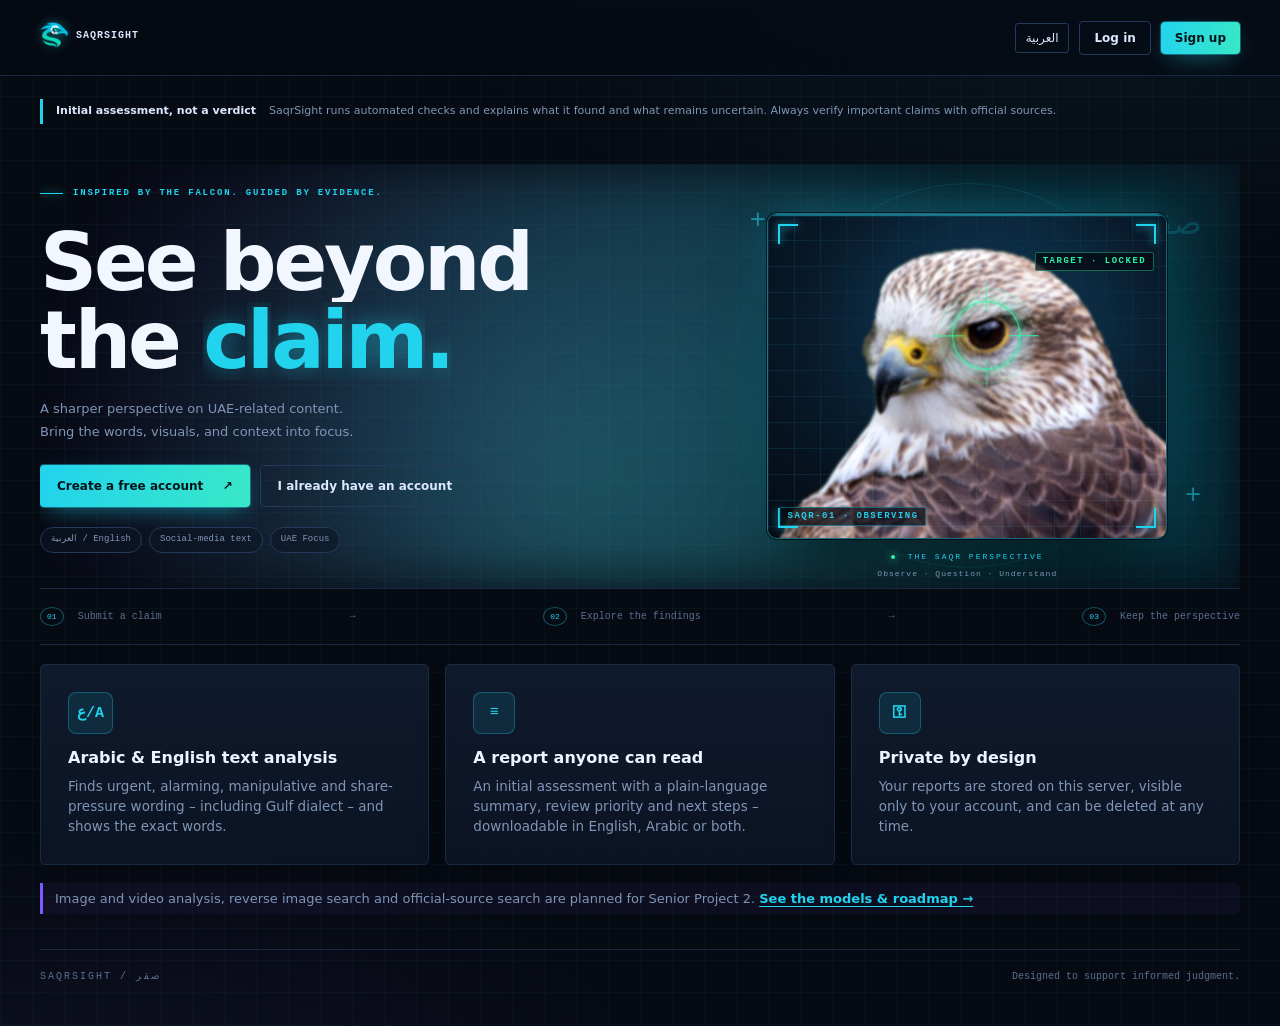
==== commit 62356097: "SGP1 scope: image and video shown as 'Coming in Senior Project 2'; restore the notice bar - SAQRSIGH" ====
--- a/static/index.html
+++ b/static/index.html
@@ -5,12 +5,12 @@
 <meta name="viewport" content="width=device-width,initial-scale=1">
 <title>SaqrSight | A sharper view of the truth</title>
 <link rel="icon" type="image/png" href="/static/favicon.png">
-<link rel="stylesheet" href="/static/style.css?v=0.3.0">
-<link rel="stylesheet" href="/static/report.css?v=0.3.0">
+<link rel="stylesheet" href="/static/style.css?v=0.3.2">
+<link rel="stylesheet" href="/static/report.css?v=0.3.2">
 <link rel="stylesheet" href="/static/vendor/lenis.css">
-<link rel="stylesheet" href="/static/motion.css?v=0.3.0">
-<link rel="stylesheet" href="/static/theme-cyber.css?v=0.3.0">
-<link rel="stylesheet" href="/static/screens.css?v=0.3.0">
+<link rel="stylesheet" href="/static/motion.css?v=0.3.2">
+<link rel="stylesheet" href="/static/theme-cyber.css?v=0.3.2">
+<link rel="stylesheet" href="/static/screens.css?v=0.3.2">
 </head>
 <body class="signed-out">
 <aside class="sidebar">
@@ -40,6 +40,7 @@
   </span>
 </header>
 <div class="content">
+<div class="notice"><strong data-i18n="noticeTitle">Initial assessment, not a verdict</strong><span data-i18n="noticeBody">SaqrSight runs automated checks and explains what it found and what remains uncertain. Always verify important claims with official sources.</span></div>
 
 <!-- ================= LANDING (visitors) ================= -->
 <section id="landing" hidden>
@@ -153,6 +154,12 @@
         <span id="limits"></span>
         <input id="media" type="file" accept="image/jpeg,image/png,image/webp,video/mp4,video/quicktime,video/webm">
       </label>
+      <div class="media-soon" id="mediasoon" hidden>
+        <span class="soon-ico" aria-hidden="true">◫</span>
+        <div><strong data-i18n="soonTitle">Image &amp; video analysis</strong>
+          <p data-i18n="soonBody">Coming in Senior Project 2. For now, SaqrSight analyses the text of the post.</p></div>
+        <span class="status-tag s-planned" data-i18n="ms_planned">Planned · SGP2</span>
+      </div>
       <div id="preview" hidden><img id="previewimg" alt=""><video id="previewvid" muted playsinline hidden></video><div><strong id="filename"></strong><small id="filesize"></small><button type="button" id="remove" data-i18n="remove">Remove file</button></div></div>
       <fieldset class="consent" id="consentbox">
         <label><input type="checkbox" id="consent"> <span data-i18n="consentLabel">Allow external evidence searches for this report</span></label>
@@ -266,9 +273,9 @@
 <script src="/static/vendor/ScrollTrigger.min.js"></script>
 <script src="/static/vendor/SplitText.min.js"></script>
 <script src="/static/vendor/lenis.min.js"></script>
-<script src="/static/motion.js?v=0.3.0"></script>
-<script src="/static/i18n.js?v=0.3.0"></script>
-<script src="/static/models-data.js?v=0.3.0"></script>
-<script src="/static/app.js?v=0.3.0"></script>
+<script src="/static/motion.js?v=0.3.2"></script>
+<script src="/static/i18n.js?v=0.3.2"></script>
+<script src="/static/models-data.js?v=0.3.2"></script>
+<script src="/static/app.js?v=0.3.2"></script>
 </body>
 </html>
--- a/static/screens.css
+++ b/static/screens.css
@@ -109,3 +109,13 @@
 body.signed-in .mini-brand img{display:none}
 /* Arabic: never letter-space (it breaks letter joining) */
 html[dir=rtl] .eyebrow,html[dir=rtl] .header-path,html[dir=rtl] .pill,html[dir=rtl] .brand small,html[dir=rtl] .workspace,html[dir=rtl] .scene-label,html[dir=rtl] .stat-label,html[dir=rtl] .sidebar-bottom p{letter-spacing:0!important;font-family:inherit}
+
+/* image & video: coming in Senior Project 2 */
+.media-soon{display:flex;align-items:center;gap:14px;padding:16px 18px;border:1px dashed rgba(124,92,255,.55);border-radius:6px;
+  background:rgba(124,92,255,.06)}
+.media-soon[hidden]{display:none}
+.media-soon strong{display:block;font-size:13.5px;color:var(--ink)}
+.media-soon p{margin:3px 0 0;font-size:12.5px;color:var(--muted)}
+.media-soon>div{flex:1}
+.soon-ico{display:grid;place-items:center;width:40px;height:40px;border-radius:8px;background:rgba(124,92,255,.14);color:#b6a5ff;font-size:18px}
+.content h1 em,.content h1 em *{font-style:normal;color:var(--cyan);text-shadow:0 0 24px rgba(34,211,238,.45)}
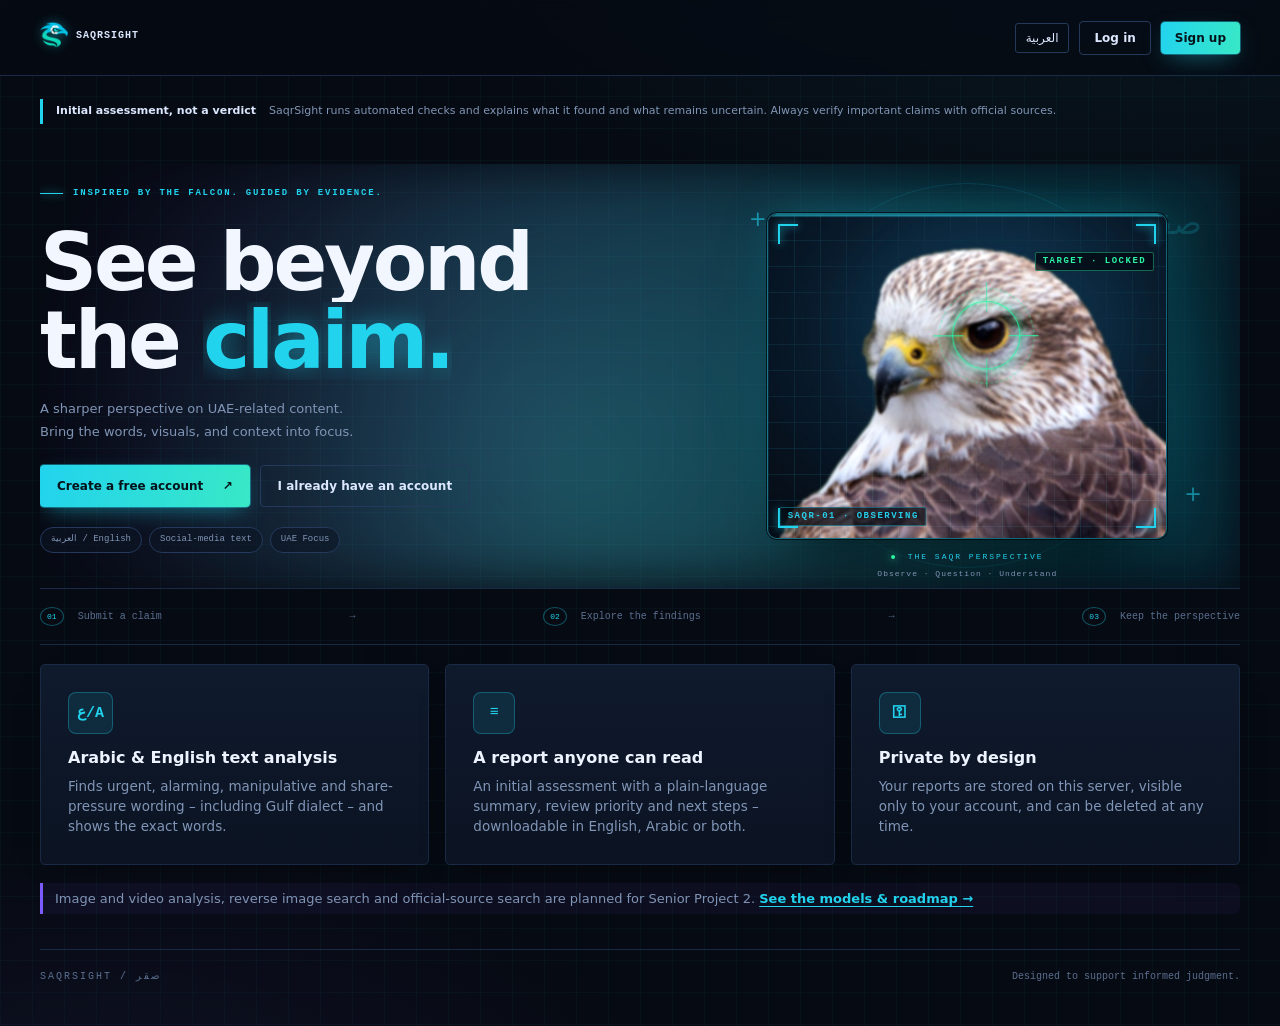
==== commit 1fd1c7ae: "Describe Gemini as caption–media comparison on the roadmap page The Models & roadmap page said Gemin" ====
--- a/static/index.html
+++ b/static/index.html
@@ -5,12 +5,12 @@
 <meta name="viewport" content="width=device-width,initial-scale=1">
 <title>SaqrSight | A sharper view of the truth</title>
 <link rel="icon" type="image/png" href="/static/favicon.png">
-<link rel="stylesheet" href="/static/style.css?v=0.3.2">
-<link rel="stylesheet" href="/static/report.css?v=0.3.2">
+<link rel="stylesheet" href="/static/style.css?v=0.3.3">
+<link rel="stylesheet" href="/static/report.css?v=0.3.3">
 <link rel="stylesheet" href="/static/vendor/lenis.css">
-<link rel="stylesheet" href="/static/motion.css?v=0.3.2">
-<link rel="stylesheet" href="/static/theme-cyber.css?v=0.3.2">
-<link rel="stylesheet" href="/static/screens.css?v=0.3.2">
+<link rel="stylesheet" href="/static/motion.css?v=0.3.3">
+<link rel="stylesheet" href="/static/theme-cyber.css?v=0.3.3">
+<link rel="stylesheet" href="/static/screens.css?v=0.3.3">
 </head>
 <body class="signed-out">
 <aside class="sidebar">
@@ -273,9 +273,9 @@
 <script src="/static/vendor/ScrollTrigger.min.js"></script>
 <script src="/static/vendor/SplitText.min.js"></script>
 <script src="/static/vendor/lenis.min.js"></script>
-<script src="/static/motion.js?v=0.3.2"></script>
-<script src="/static/i18n.js?v=0.3.2"></script>
-<script src="/static/models-data.js?v=0.3.2"></script>
-<script src="/static/app.js?v=0.3.2"></script>
+<script src="/static/motion.js?v=0.3.3"></script>
+<script src="/static/i18n.js?v=0.3.3"></script>
+<script src="/static/models-data.js?v=0.3.3"></script>
+<script src="/static/app.js?v=0.3.3"></script>
 </body>
 </html>
